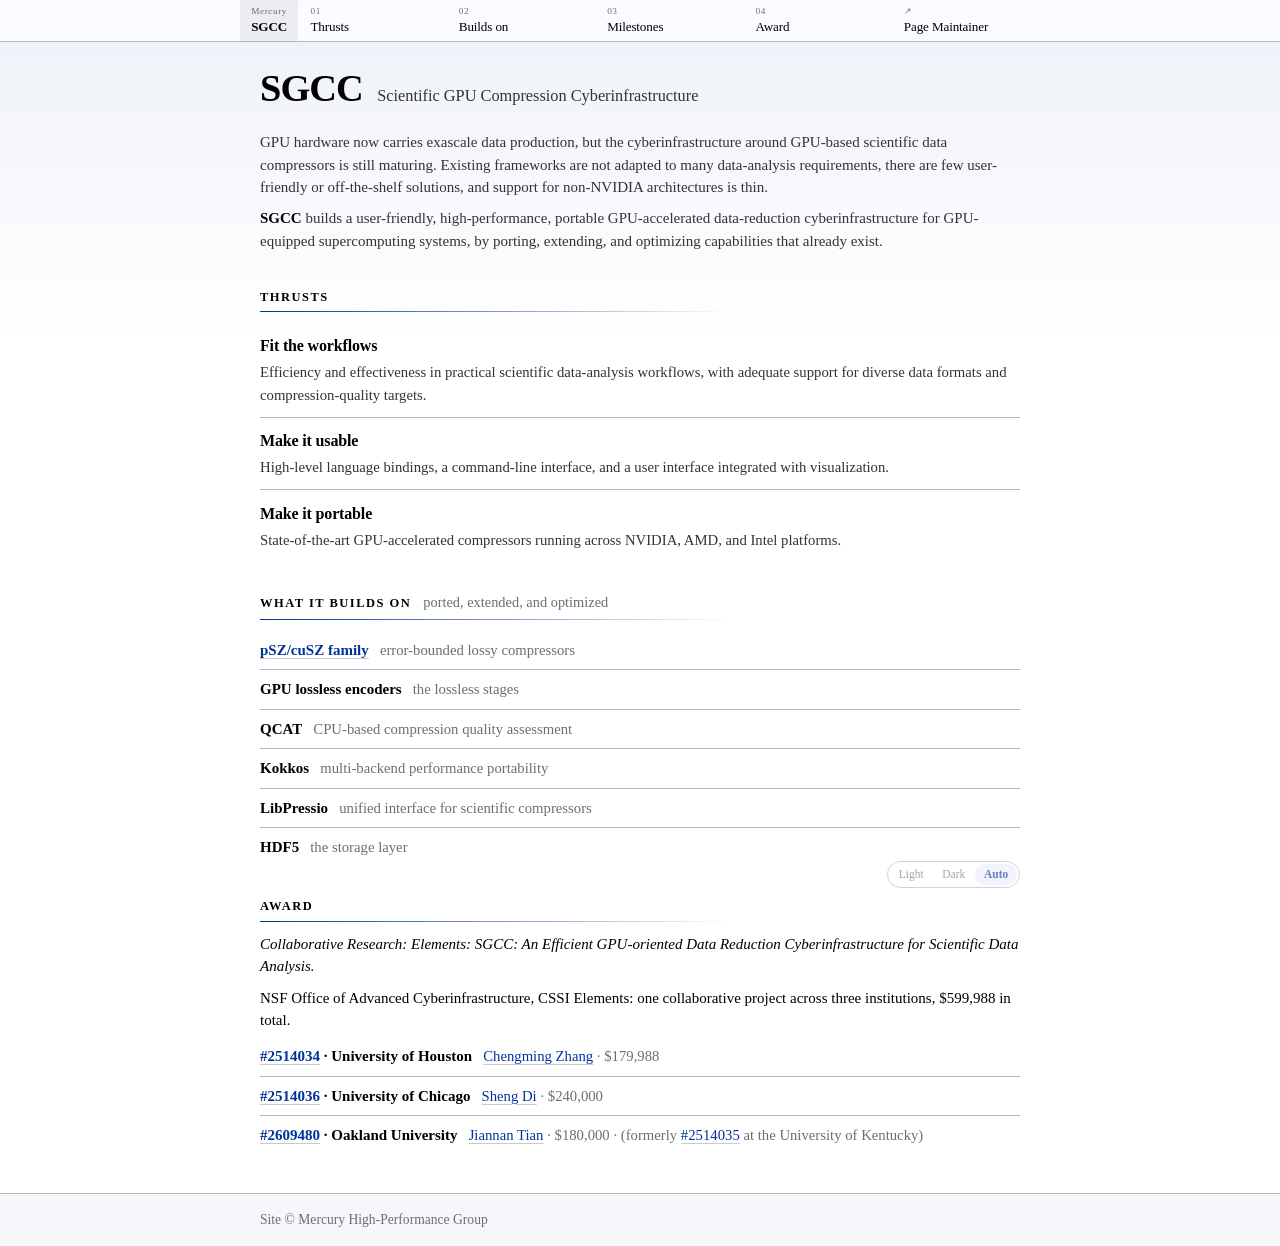
==== index.html @ ae32b48e "SGCC project site Content from the NSF award record (#2609480, Oakland University, with Kentucky's #" ====
<!DOCTYPE html>
<html lang="en">

<head>
  <meta charset="utf-8">
  <meta name="viewport" content="width=device-width, initial-scale=1">
  <title>SGCC</title>
  <meta name="description"
    content="SGCC: Scientific GPU Compression Cyberinfrastructure, an NSF CSSI Elements project for portable GPU-accelerated data reduction.">
  <meta name="color-scheme" content="light dark">
  <meta name="theme-color" content="#003399">
  <link rel="canonical" href="https://mercury-hpg.github.io/SGCC-site/">
  <link rel="preload" href="assets/fonts/lora-latin.woff2" as="font" type="font/woff2" crossorigin>
  <link rel="stylesheet" href="assets/style.css">
  <script>
    // Applied before first paint so a forced theme never flashes the other one.
    try { const t = localStorage.getItem('theme'); if (t === 'light' || t === 'dark') document.documentElement.dataset.theme = t } catch (e) { }
  </script>
  <meta property="og:type" content="website">
  <meta property="og:title" content="SGCC">
  <meta property="og:description"
    content="SGCC: Scientific GPU Compression Cyberinfrastructure, an NSF CSSI Elements project for portable GPU-accelerated data reduction.">
</head>

<body>

  <a class="skip" href="#main">Skip to content</a>

  <header class="site-header">
    <nav aria-label="Primary">
      <ul class="banner">
        <li class="brand-cell">
          <a href="index.html" aria-current="page">
            <span class="idx">Mercury</span>
            <span class="label">SGCC</span>
          </a>
        </li>
        <li><a href="#thrusts"><span class="idx">01</span><span class="label">Thrusts</span></a></li>
        <li><a href="#parts"><span class="idx">02</span><span class="label">Builds on</span></a></li>
        <li><a href="milestones.html"><span class="idx">03</span><span class="label">Milestones</span></a></li>
        <li><a href="#award"><span class="idx">04</span><span class="label">Award</span></a></li>
        <li><a class="ext" href="https://mercury-hpg.github.io/"><span class="idx"></span><span class="label">Page
              Maintainer</span></a></li>
      </ul>
    </nav>
  </header>

  <main id="main">

    <section class="hero">
      <div class="wrap">
        <div class="hero-id">
          <h1>SGCC</h1>
          <p class="role">Scientific GPU Compression Cyberinfrastructure</p>
        </div>

        <div class="bio">
          <p>GPU hardware now carries exascale data production, but the cyberinfrastructure around
            GPU-based scientific data compressors is still maturing. Existing frameworks are not
            adapted to many data-analysis requirements, there are few user-friendly or
            off-the-shelf solutions, and support for non-NVIDIA architectures is thin.</p>
          <p><strong>SGCC</strong> builds a user-friendly, high-performance, portable
            GPU-accelerated data-reduction cyberinfrastructure for GPU-equipped supercomputing
            systems, by porting, extending, and optimizing capabilities that already exist.</p>
        </div>

      </div>
    </section>

    <section class="section" id="thrusts">
      <div class="wrap">
        <div class="section-head prose">
          <h2>Thrusts</h2>
        </div>
        <ul class="themes">
          <li>
            <h3>Fit the workflows</h3>
            <p>Efficiency and effectiveness in practical scientific data-analysis workflows, with
              adequate support for diverse data formats and compression-quality targets.</p>
          </li>
          <li>
            <h3>Make it usable</h3>
            <p>High-level language bindings, a command-line interface, and a user interface
              integrated with visualization.</p>
          </li>
          <li>
            <h3>Make it portable</h3>
            <p>State-of-the-art GPU-accelerated compressors running across NVIDIA, AMD, and Intel
              platforms.</p>
          </li>
        </ul>
      </div>
    </section>

    <section class="section" id="parts">
      <div class="wrap">
        <div class="section-head prose">
          <h2>What it builds on</h2>
          <span class="hint">ported, extended, and optimized</span>
        </div>
        <ul class="people">
          <li>
            <p class="person"><span class="person-name"><a
                  href="https://https://mercury-hpg.github.io/PSZ-site/">pSZ/cuSZ
                  family</a></span> <span class="person-role">error-bounded lossy compressors</span></p>
          </li>
          <li>
            <p class="person"><span class="person-name">GPU lossless encoders</span> <span class="person-role">the
                lossless stages</span></p>
          </li>
          <li>
            <p class="person"><span class="person-name">QCAT</span> <span class="person-role">CPU-based compression
                quality assessment</span></p>
          </li>
          <li>
            <p class="person"><span class="person-name">Kokkos</span> <span class="person-role">multi-backend
                performance portability</span></p>
          </li>
          <li>
            <p class="person"><span class="person-name">LibPressio</span> <span class="person-role">unified interface
                for scientific compressors</span></p>
          </li>
          <li>
            <p class="person"><span class="person-name">HDF5</span> <span class="person-role">the storage layer</span>
            </p>
          </li>
        </ul>
      </div>
    </section>

    <section class="section" id="award">
      <div class="wrap">
        <div class="section-head prose">
          <h2>Award</h2>
        </div>
        <div class="bio prose">
          <p><em>Collaborative Research: Elements: SGCC: An Efficient GPU-oriented Data Reduction
              Cyberinfrastructure for Scientific Data Analysis.</em></p>
          <p>NSF Office of Advanced Cyberinfrastructure, CSSI Elements: one collaborative project
            across three institutions, $599,988 in total.</p>
        </div>
        <ul class="people">
          <li>
            <p class="person"><span class="person-name"><a
                  href="https://www.nsf.gov/awardsearch/showAward?AWD_ID=2514034">#2514034</a> &middot; University of
                Houston</span>
              <span class="person-role"><a href="https://chengmingzh8.github.io/">Chengming Zhang</a> &middot; <span
                  class="num">$179,988</span></span>
            </p>
          </li>
          <li>
            <p class="person"><span class="person-name"><a
                  href="https://www.nsf.gov/awardsearch/showAward?AWD_ID=2514036">#2514036</a> &middot; University of
                Chicago</span>
              <span class="person-role"><a href="https://web.cels.anl.gov/~sdi/">Sheng Di</a> &middot; <span
                  class="num">$240,000</span></span>
            </p>
          </li>
          <li>
            <p class="person"><span class="person-name"><a
                  href="https://www.nsf.gov/awardsearch/showAward?AWD_ID=2609480">#2609480</a> &middot; Oakland
                University</span>
              <span class="person-role"><a href="https://jti.one/">Jiannan Tian</a> &middot; <span
                  class="num">$180,000</span> &middot; (formerly <a
                  href="https://www.nsf.gov/awardsearch/showAward?AWD_ID=2514035">#2514035</a> at the University of
                Kentucky)</span>
            </p>
          </li>
        </ul>
      </div>
    </section>

  </main>

  <footer class="site-footer">
    <div class="wrap">
      <span>Site © Mercury High-Performance Group</span>
    </div>
  </footer>

  <div class="theme-switch quiet" role="group" aria-label="Colour theme">
    <button type="button" data-theme-set="light">Light</button>
    <button type="button" data-theme-set="dark">Dark</button>
    <button type="button" data-theme-set="auto">Auto</button>
  </div>

  <script>
    // light/dark/auto. `auto` removes the attribute and lets the system's own
    // prefers-color-scheme decide, which is why it is the default rather than a
    // third palette.
    (() => {
      const root = document.documentElement
      const btns = [...document.querySelectorAll('[data-theme-set]')]
      const read = () => { try { return localStorage.getItem('theme') || 'auto' } catch (e) { return 'auto' } }
      const apply = (t) => {
        if (t === 'auto') delete root.dataset.theme
        else root.dataset.theme = t
        for (const b of btns) b.setAttribute('aria-pressed', String(b.dataset.themeSet === t))
      }
      apply(read())
      for (const b of btns) b.addEventListener('click', () => {
        const t = b.dataset.themeSet
        try { localStorage.setItem('theme', t) } catch (e) { }
        apply(t)
      })
    })()
  </script>

</body>

</html>
---- assets/style.css ----
/* Lora, self-hosted: SIL Open Font License 1.1 (assets/fonts/OFL.txt). The
   variable font, so 400-700 is one file per subset rather than one per weight.
   Self-hosted rather than linked: no third-party request on page load, and the
   page keeps its type when fonts.gstatic.com is blocked or slow.
   Subsets are latin + latin-ext only; the upstream family also ships cyrillic,
   greek/math and symbols, which this site has no text for. */
@font-face {
  font-family: 'Lora';
  font-style: normal;
  font-weight: 400 700;
  font-display: swap;
  src: url(fonts/lora-latin.woff2) format('woff2');
  unicode-range: U+0000-00FF, U+0131, U+0152-0153, U+02BB-02BC, U+02C6, U+02DA, U+02DC, U+0304, U+0308, U+0329, U+2000-206F, U+20AC, U+2122, U+2191, U+2193, U+2212, U+2215, U+FEFF, U+FFFD;
}
@font-face {
  font-family: 'Lora';
  font-style: normal;
  font-weight: 400 700;
  font-display: swap;
  src: url(fonts/lora-latin-ext.woff2) format('woff2');
  unicode-range: U+0100-02BA, U+02BD-02C5, U+02C7-02CC, U+02CE-02D7, U+02DD-02FF, U+0304, U+0308, U+0329, U+1D00-1DBF, U+1E00-1E9F, U+1EF2-1EFF, U+2020, U+20A0-20AB, U+20AD-20C0, U+2113, U+2C60-2C7F, U+A720-A7FF;
}
@font-face {
  font-family: 'Lora';
  font-style: italic;
  font-weight: 400 700;
  font-display: swap;
  src: url(fonts/lora-italic-latin.woff2) format('woff2');
  unicode-range: U+0000-00FF, U+0131, U+0152-0153, U+02BB-02BC, U+02C6, U+02DA, U+02DC, U+0304, U+0308, U+0329, U+2000-206F, U+20AC, U+2122, U+2191, U+2193, U+2212, U+2215, U+FEFF, U+FFFD;
}
@font-face {
  font-family: 'Lora';
  font-style: italic;
  font-weight: 400 700;
  font-display: swap;
  src: url(fonts/lora-italic-latin-ext.woff2) format('woff2');
  unicode-range: U+0100-02BA, U+02BD-02C5, U+02C7-02CC, U+02CE-02D7, U+02DD-02FF, U+0304, U+0308, U+0329, U+1D00-1DBF, U+1E00-1E9F, U+1EF2-1EFF, U+2020, U+20A0-20AB, U+20AD-20C0, U+2113, U+2C60-2C7F, U+A720-A7FF;
}

/* ==========================================================================
   Jiannan Tian's Page
   ========================================================================== */

:root {
  /* the banner bar. These are the ONLY per-site part of the banner: the rules in
     the header block below are identical across the sites that share it. */
  --bar: #003399;             /* the banner block: B2 (#003399) */
  --bar-fg: #ffffff;
  --bar-idx: rgba(255, 255, 255, .62);
  --bar-rule: rgba(255, 255, 255, .3);
  --bar-hover: rgba(255, 255, 255, .14);
  --bar-current-bg: var(--bg);
  --bar-current-fg: var(--accent);
  --bar-current-idx: var(--muted);
  --bar-mark-filter: none;
  --bg: #ffffff;
  --surface: #fafafa;
  --surface-2: #f0f0f0;
  --fg: #000000;
  --fg-soft: #333333;
  --muted: #6e6e6e;
  --rule: #e4e4e4;
  --rule-strong: #c9c9c9;
  --accent: #003399;          /* B2 (#003399) */
  --accent-fg: #ffffff;
  --accent-soft: #e8edf9;
  --accent-line: #003399;
  --bar-fg: #ffffff;

  --prose: 800px;
  --wide: 800px;     /* the column; the banner tracks it, so both scale together */

  --radius: 10px;
  --radius-sm: 6px;

  --shadow: 0 1px 2px rgba(0, 0, 0, .06), 0 6px 20px -12px rgba(0, 0, 0, .28);
}

@media (prefers-color-scheme: dark) {
  :root:not([data-theme="light"]) {
    --bar: #00297a;
    --bar-current-fg: var(--fg);
    --bg: #121212;
    --surface: #1b1b1b;
    --surface-2: #242424;
    --fg: #f2f2f2;
    --fg-soft: #c9c9c9;
    --muted: #8a8a8a;
    --rule: #232323;
    --rule-strong: #3a3a3a;
    --accent: #8aa6ff;         /* B2 (#003399), lifted for a dark page */
    --accent-fg: #000000;
    --accent-soft: #101a3a;
    --accent-line: #8aa6ff;
    --bar-fg: #ffffff;
    --shadow: 0 1px 2px rgba(0, 0, 0, .6), 0 8px 24px -14px rgba(0, 0, 0, .9);
  }
}

  :root[data-theme="dark"] {
    --bar: #00297a;
    --bar-current-fg: var(--fg);
    --bg: #121212;
    --surface: #1b1b1b;
    --surface-2: #242424;
    --fg: #f2f2f2;
    --fg-soft: #c9c9c9;
    --muted: #8a8a8a;
    --rule: #232323;
    --rule-strong: #3a3a3a;
    --accent: #8aa6ff;         /* B2 (#003399), lifted for a dark page */
    --accent-fg: #000000;
    --accent-soft: #101a3a;
    --accent-line: #8aa6ff;
    --bar-fg: #ffffff;
    --shadow: 0 1px 2px rgba(0, 0, 0, .6), 0 8px 24px -14px rgba(0, 0, 0, .9);
  }

*, *::before, *::after { box-sizing: border-box; }

html {
  -webkit-text-size-adjust: 100%;
  scroll-behavior: smooth;
  scroll-padding-top: 4rem;
}

body {
  margin: 0;
  background: var(--bg);
  color: var(--fg);
  font: 400 15px/1.5 Lora, Georgia, "Times New Roman", serif;
  font-feature-settings: "kern" 1, "liga" 1;
  text-rendering: optimizeLegibility;
}

img { max-width: 100%; height: auto; }

a {
  color: var(--accent);
  text-decoration: underline;
  text-decoration-color: var(--rule-strong);
  text-decoration-thickness: .06em;
  text-underline-offset: .18em;
}
a:hover { text-decoration-color: currentColor; }

.btn, .skip, .card-thumb {
  text-decoration: none;
}

:focus-visible { outline: 2px solid var(--accent); outline-offset: 2px; border-radius: 3px; }

.wrap { width: 100%; max-width: var(--wide); margin: 0 auto; padding: 0 1.25rem; }

/* Deliberately NOT a per-block max-width here: a block that sets `margin: 0`
   later in this file would silently drop the auto margins and sit flush left
   while its neighbours centred, and the section edges would go ragged. The wrap
   is the measure; every block inherits one edge from it. */
.prose { max-width: var(--prose); }

/* ---------- skip link ---------- */

.skip {
  position: absolute;
  left: -9999px;
  top: 0;
  padding: .6rem 1rem;
  background: var(--accent);
  color: var(--accent-fg);
  z-index: 100;
}
.skip:focus { left: 0; }

/* ---------- header: full-bleed banner ---------- */

/* The bar bleeds to the viewport so nothing scrolls through beside it; the CELLS
   are what stay clamped to the text column. */
.site-header {
  position: sticky;
  top: 0;
  z-index: 20;
  background: var(--bar);
  color: var(--bar-fg);
}

.banner {
  display: flex;
  align-items: stretch;
  width: 100%;
  max-width: var(--wide);
  margin: 0 auto;
  padding: 0;
  background: var(--bar);
  list-style: none;
  overflow-x: auto;
  scrollbar-width: none;
}
.banner::-webkit-scrollbar { display: none; }

.banner > li { display: flex; flex: 1 1 0; min-width: 0; }

.banner > li + li { border-left: 1px solid var(--bar-rule); }

.banner a,
.banner .cell {
  display: flex;
  flex-direction: column;
  justify-content: flex-end;
  gap: 0;
  flex: 1;
  min-width: 0;
  padding: .34rem .7rem .4rem;
  color: var(--bar-fg);
  text-decoration: none;
  white-space: nowrap;
  transition: background .12s ease, color .12s ease;
}

.banner .idx {
  font-size: .58rem;
  line-height: 1.35;
  font-weight: 500;
  letter-spacing: .06em;
  font-variant-numeric: tabular-nums;
  color: var(--bar-idx);
}

.banner .label {
  font-size: .82rem;
  line-height: 1.3;
  font-weight: 400;
  letter-spacing: -.01em;
  overflow: hidden;
  text-overflow: ellipsis;
}

.banner .brand-cell {
  flex: 0 0 auto;
  overflow: hidden;
  max-width: 14rem;
  transition: max-width .24s ease, opacity .18s ease;
}

/* while the page's own name is on screen, the banner's copy is redundant. It
   collapses to zero width rather than switching off, so the other cells widen
   into the space instead of jumping. */
.site-header[data-name-visible] .brand-cell.decorative {
  max-width: 0;
  opacity: 0;
  border: 0;
}

@media (prefers-reduced-motion: reduce) {
  .banner .brand-cell { transition: none; }
}

.banner .brand-cell .label { font-weight: 600; }

.banner .brand-cell .idx { display: flex; align-items: center; gap: .4rem; }
.banner .brand-cell img { width: 14px; height: 16px; filter: var(--bar-mark-filter); }

.banner a:hover { background: var(--bar-hover); text-decoration: none; }

.banner a[aria-current="page"] { background: var(--bar-current-bg); color: var(--bar-current-fg); }
.banner a[aria-current="page"] .idx { color: var(--bar-current-idx); }
.banner a[aria-current="page"]:hover { background: var(--bar-current-bg); }

.banner .ext .idx::after { content: "\2197"; }

@media (max-width: 46rem) {
  .banner a, .banner .cell { padding: .3rem .7rem .35rem; }
  .banner .label { font-size: .88rem; }
  /* grow to fill the bar when there is room, never shrink below the label when
     there is not -- `0 0 auto` did the second half only, so a narrow window left
     the cells huddled at the left with dead bar beside them */
  .banner > li { flex: 1 0 auto; }
  .banner .brand-cell.decorative { display: none; }
  .banner { max-width: 100%; }
}

/* ---------- headings & sections ---------- */

.section { padding: 1.9rem 0 0; }

.section-head {
  display: flex;
  align-items: baseline;
  gap: .75rem;
  margin-bottom: .7rem;
  padding-bottom: .35rem;
  border-bottom: 1px solid var(--rule);
}

.section-head h2 {
  margin: 0;
  font-size: .78rem;
  font-weight: 700;
  letter-spacing: .12em;
  text-transform: uppercase;
  color: var(--fg);
}

.section-head .hint { font-size: .9rem; color: var(--muted); }

p { margin: 0 0 .55rem; }
p:last-child { margin-bottom: 0; }

/* ---------- hero ---------- */

.hero { padding: 1.6rem 0 .3rem; }

/* seal on the left, spanning name + links */
/* A title and its one-line gloss share a line and a baseline; neither is
   resized to make that fit, and a narrow viewport wraps rather than shrinks. */
.hero-id {
  display: flex;
  align-items: baseline;
  flex-wrap: wrap;
  gap: .3rem .9rem;
  margin: 0 0 1.05rem;
}
.hero-id h1, .hero-id .role { margin: 0; }

/* the Hg element tile, the group's own mark */
.hero-mark {
  flex: none;
  display: block;
  width: 76px;
  height: auto;
}

.hero h1 {
  margin: 0 0 .3rem;
  font-size: clamp(1.75rem, 1.2rem + 2vw, 2.4rem);
  line-height: 1.08;
  letter-spacing: -.025em;
}

.hero h1 .degree,
.hero .role .degree {
  font-size: .8em;
  font-weight: inherit;
  letter-spacing: .055em;
  text-transform: uppercase;
}

/* a page's one-line gloss sits BESIDE its title, on the title's baseline, rather
   than starting a second line for a fragment */
.page-head {
  display: flex;
  align-items: baseline;
  flex-wrap: wrap;
  gap: .3rem .9rem;
}

.hero .role {
  margin: 0;
  color: var(--fg-soft);
  font-size: 1.02rem;
}

.hero .bio { color: var(--fg-soft); }
.hero .bio strong { color: var(--fg); font-weight: 600; }

@media (max-width: 40rem) {
  .hero { padding-top: 2rem; }
  .hero-id { gap: .85rem; margin-bottom: 1.5rem; }
  .hero-mark { width: 56px; }
}

/* ---------- callout ---------- */

.callout {
  margin: 1.2rem 0 0;
  padding: 0 0 0 1rem;
  border: 0;
  border-left: 1px solid var(--rule-strong);
  background: none;
}

/* the label runs into the sentence rather than sitting on its own line */
.callout-label {
  font-weight: 700;
  letter-spacing: .1em;
  text-transform: uppercase;
  color: var(--fg);
}
.callout-label::after { content: ":"; }

.callout p { color: var(--fg-soft); }

.callout .email { color: var(--fg); }

/* ---------- news ---------- */

.news { margin: 0; padding: 0; list-style: none; }

.news li {
  display: grid;
  grid-template-columns: 4.25rem minmax(0, 1fr);
  gap: .75rem;
  padding: .28rem 0;
  border-bottom: 1px solid var(--rule);
}
.news li:last-child { border-bottom: 0; }

.news time,
.news .when {
  font-variant-numeric: tabular-nums;
  font-size: .82rem;
  font-weight: 600;
  letter-spacing: .02em;
  color: var(--muted);
  padding-top: .12rem;
}

.news p { margin: 0; color: var(--fg-soft); }

@media (max-width: 30rem) {
  .news li { grid-template-columns: minmax(0, 1fr); gap: .15rem; }
}

/* a small category label. It rides ON a heading, so it must stay clearly the
   smaller of the two: the thing being named is the heading, not the label. */
.chip {
  display: inline-block;
  padding: .06rem .38rem;
  border-radius: 999px;
  background: var(--accent-soft);
  color: var(--accent);
  font-size: .7rem;
  font-weight: 700;
  letter-spacing: .04em;
  white-space: nowrap;
  vertical-align: .12em;
}

/* ---------- cards (responsive grid: events, software) ---------- */

.cards {
  display: grid;
  grid-template-columns: repeat(auto-fit, minmax(20rem, 1fr));
  gap: 1rem;
  margin: 0;
  padding: 0;
  list-style: none;
}

.card {
  display: flex;
  flex-direction: column;
  border: 1px solid var(--rule);
  border-radius: var(--radius);
  background: var(--surface);
  overflow: hidden;
  transition: border-color .15s ease, box-shadow .15s ease, transform .15s ease;
}

.card:hover { border-color: var(--rule-strong); box-shadow: var(--shadow); }

.card-thumb {
  position: relative;
  display: block;
  aspect-ratio: 16 / 9;
}

/* software covers carry a name, not a place: half the height says it just as
   well and gets three products onto a screen */
.cards.compact .card-thumb {
  aspect-ratio: 32 / 9;
  background: var(--surface-2);
  border-bottom: 1px solid var(--rule);
}

.card-thumb img,
.card-thumb .placeholder { display: block; width: 100%; height: 100%; object-fit: cover; }

/* inline, so it reads the page's own --accent rather than a colour baked into a
   file: an <img> cannot see the document's custom properties */
.card-thumb .placeholder { font-family: inherit; }

.card-body { display: flex; flex-direction: column; gap: .35rem; padding: .8rem .95rem .9rem; flex: 1; }

/* the venue tag rides on the work's name, not a line of its own */
.card h3 .chip { margin-right: .5rem; }

/* the name and where to go sit on ONE line: a card that says two short things
   should not spend three rows saying them */
.card-head {
  display: flex;
  align-items: baseline;
  flex-wrap: wrap;
  gap: .5rem .7rem;
}

.card h3 { margin: 0; font-size: 1.12rem; line-height: 1.2; letter-spacing: -.015em; }

.card .subtitle { margin: 0; color: var(--fg-soft); font-size: .88rem; line-height: 1.35; }

/* the date rides on the name's line: same line, lower voice, so the workshop is
   still what the heading says */
.card h3 .when {
  font-weight: 400;
  font-size: .82em;
  color: var(--muted);
  white-space: nowrap;
}



.btn {
  display: inline-block;
  padding: .16rem .5rem;
  border: 1px solid var(--rule-strong);
  border-radius: 999px;
  background: var(--bg);
  font-size: .87rem;
  font-weight: 550;
  color: var(--fg-soft);
}
.btn:hover { border-color: var(--accent); color: var(--accent); background: var(--accent-soft); text-decoration: none; }

/* the same pill, sitting on the cover it belongs to */
.btn.on-cover {
  position: absolute;
  right: .6rem;
  bottom: .6rem;
  background: var(--bg);
  border-color: transparent;
  color: var(--fg);
  box-shadow: 0 1px 6px rgba(0, 0, 0, .3);
}

.card details { border-top: 1px solid var(--rule); padding-top: .65rem; }

.card summary {
  cursor: pointer;
  font-size: .85rem;
  font-weight: 600;
  letter-spacing: .04em;
  text-transform: uppercase;
  color: var(--muted);
  list-style: none;
}
.card summary::-webkit-details-marker { display: none; }
.card summary::before { content: "▸ "; display: inline-block; transition: transform .15s ease; }
.card details[open] summary::before { content: "▾ "; }
.card summary:hover { color: var(--accent); }

.card details p { margin: .4rem 0 0; font-size: .9rem; line-height: 1.45; color: var(--fg-soft); }

/* ---------- footer ---------- */

.site-footer { margin-top: 2.4rem; border-top: 1px solid var(--rule); background: var(--surface); }

/* The theme switch is position:fixed at bottom .75rem, so it is NOT in this
   row and align-items cannot reach it. What lines the two up is arithmetic:
   the switch's centre sits .75rem + half its 27px height = 26px off the bottom,
   and the copyright's centre sits padding-bottom + half its 20px line. At 1rem
   they land on the same 26px, which is also what makes the padding symmetric. */
.site-footer .wrap {
  display: flex;
  flex-wrap: wrap;
  gap: .5rem 1.25rem;
  align-items: center;
  padding-top: 1rem;
  padding-bottom: 1rem;
  font-size: .85rem;
  color: var(--muted);
}

@media print {
  .site-header, .site-footer, .links { display: none; }
  .card details { display: block; }
  body { font-size: 11pt; }
}

/* where an event actually sits: its host conference, date, and city */
.card .meta {
  margin: 0;
  font-size: .88rem;
  color: var(--muted);
}
.card .meta strong { color: var(--fg-soft); font-weight: 700; }

/* ---------- people ---------- */

.people { margin: 0; padding: 0; list-style: none; }

.people > li { padding: .5rem 0; border-bottom: 1px solid var(--rule); }
.people > li:last-child { border-bottom: 0; }

.people .person { margin: 0; }

.people .person-name { font-weight: 600; }

.people .person-role { color: var(--muted); font-size: .92rem; margin-left: .5em; }

/* the one line that qualifies the award list above it */
.bio .footnote { color: var(--muted); font-size: .92rem; }
/* The award amounts, so their digits line up down the column: Lora carries
   `tnum` but its default figures are proportional (a '1' is 0.59 of a '0'). */
.people .num { font-variant-numeric: tabular-nums; }
.bio + .people { margin-top: .35rem; }
.people + .bio { margin-top: 1rem; }

/* ---------- research themes ---------- */

.themes { margin: 0; padding: 0; list-style: none; max-width: var(--prose); }

.themes > li { padding: .7rem 0; border-bottom: 1px solid var(--rule); }
.themes > li:last-child { border-bottom: 0; }

.themes h3 { margin: 0 0 .2rem; font-size: 1rem; letter-spacing: -.01em; }

.themes p { margin: 0; color: var(--fg-soft); font-size: .92rem; }

/* ---------- project page bits ---------- */

/* A pill group is part of the sentence before it, not a row under it. */
.links { margin-left: .45rem; vertical-align: .06em; }

.steps { max-width: var(--prose); margin: 0; padding-left: 1.2rem; color: var(--fg-soft); }
.steps li { margin: 0 0 .35rem; }

.note { color: var(--muted); font-size: .9rem; margin-top: .8rem; }

.themes h3 .when { font-weight: 400; font-size: .82em; color: var(--muted); }

.pubs .pub { margin: 0; }
.pubs .pub-title { font-weight: 600; }
.pubs .where { color: var(--muted); font-size: .9rem; }

code { font-size: .92em; color: var(--fg); }

/* ---------- theme switch ---------- */

/* Placement only. Everything about how it LOOKS is the `quiet` component, which
   this shares with any other group of links that should not shout. */
.theme-switch {
  position: fixed;
  bottom: .75rem;
  left: 50%;
  transform: translateX(calc(min(50vw, var(--wide) / 2) - 1.25rem - 100%));
  z-index: 30;
}

/* It floats OVER the page, so it takes glass rather than paint: the content
   under it stays legible as a blur instead of being hidden by a slab. The
   opaque background from `quiet` is the fallback where backdrop-filter is not
   supported. */
@supports ((backdrop-filter: blur(1px)) or (-webkit-backdrop-filter: blur(1px))) {
  .theme-switch {
    background: color-mix(in srgb, var(--bg) 70%, transparent);
    -webkit-backdrop-filter: saturate(1.7) blur(14px);
    backdrop-filter: saturate(1.7) blur(14px);
  }
}

@media print { .theme-switch { display: none; } }

/* ==== component: quiet (canonical -- edit tools/quiet.css, never a copy) ====

   A group of links or controls that belong to the thing above them rather than
   asking to be pressed: a paper's ACM/arXiv links, a theme switcher. One hairline
   ring around the set, hairline seams between members, no borders of their own,
   and the whole group sits back at partial opacity until a pointer or the
   keyboard arrives.

   Use: <p class="quiet"><a>ACM</a><a>arXiv</a></p>
   Positioning is the caller's business; this only says how it looks. */

.quiet {
  display: inline-flex;
  gap: 1px;
  padding: 2px;
  border: 1px solid var(--rule);
  border-radius: 999px;
  background: var(--bg);
  opacity: .62;
  transition: opacity .15s ease;
}

.quiet:hover,
.quiet:focus-within { opacity: 1; }

.quiet > * {
  appearance: none;
  border: 0;
  border-radius: 999px;
  padding: .12rem .55rem;
  background: transparent;
  color: var(--muted);
  font: inherit;
  font-size: .72rem;
  line-height: 1.5;
  text-decoration: none;
  cursor: pointer;
}

.quiet > *:hover {
  background: var(--surface-2);
  color: var(--fg);
  text-decoration: none;
}

.quiet > *[aria-pressed="true"] {
  background: var(--accent-soft);
  color: var(--accent);
  font-weight: 600;
}

@media (prefers-reduced-motion: reduce) { .quiet { transition: none; } }

/* ==== end component: quiet ==== */

/* ---------- colour polish ---------- */

/* Everything here is derived from --accent, so a page that redeclares its accent
   gets a matching set for free and nothing has to be hand-picked per site. The
   plain values above stay as the fallback: without color-mix() the pages simply
   render neutral, which is what they did before. */
@supports (color: color-mix(in srgb, red 50%, blue)) {
  :root {
    /* surfaces carry a few per cent of the accent instead of being neutral grey,
       so a card belongs to the palette rather than sitting beside it */
    --surface: color-mix(in srgb, var(--accent) 4%, var(--bg));
    --surface-2: color-mix(in srgb, var(--accent) 8%, var(--bg));
    --rule: color-mix(in srgb, var(--accent) 12%, var(--rule-strong));
  }

  /* A bar of flat colour reads as a swatch; a sliver of light across it reads as
     a surface. 4% either side of the accent -- enough to catch the eye, not
     enough to notice as a gradient. */
  .site-header {
    background: linear-gradient(
      160deg,
      color-mix(in srgb, var(--bar) 92%, white) 0%,
      var(--bar) 45%,
      color-mix(in srgb, var(--bar) 94%, black) 100%);
  }

  .banner { background: transparent; }

  /* A wash under the masthead, fading out before the first section: it gives the
     top of the page a temperature without tinting the whole canvas. */
  body {
    background-image: linear-gradient(
      180deg,
      color-mix(in srgb, var(--accent) 7%, var(--bg)) 0,
      var(--bg) 340px);
    background-repeat: no-repeat;
  }

  /* the rule under a section head picks up the accent as it travels right */
  .section-head {
    border-bottom: 0;
    background: linear-gradient(90deg, var(--accent) 0, transparent 62%) bottom / 100% 1px no-repeat;
  }

  .card:hover { border-color: color-mix(in srgb, var(--accent) 45%, var(--rule-strong)); }

  .chip { background: color-mix(in srgb, var(--accent) 13%, var(--bg)); }
}


/* ---------- the footer sits at the bottom of the viewport ---------- */

/* A short page used to leave the footer floating halfway up with dead canvas
   under it. The column is the body itself: main takes the slack, so the footer
   lands on the fold when the content is short and flows normally when it is not.
   svh, not vh: on mobile vh counts the address bar and overshoots. */
body {
  min-height: 100vh;
  min-height: 100svh;
  display: flex;
  flex-direction: column;
}

main { flex: 1 0 auto; }


/* ---------- masthead: glass, and colour one cell at a time ---------- */

/* Every site wears the bar the PI's site wears: not a coloured slab but the page
   itself, pinned, with whatever scrolls under it going soft. The site's colour is
   not gone -- it is what a single CELL becomes under the pointer, while the rest
   of the bar stays exactly as it was.
   No edit to the shared banner block: that block already paints a hovered cell
   with --bar-hover, so the colour is just a token, and only the lit cell's own
   text needs a rule. */
:root {
  --bar: rgba(255, 255, 255, .72);
  --bar-fg: var(--fg);
  --bar-idx: var(--muted);
  --bar-rule: transparent;
  --bar-hover: #003399;
  --bar-current-bg: rgba(0, 0, 0, .06);
  --bar-current-fg: var(--fg);
  --bar-current-idx: var(--muted);
  --bar-mark-filter: none;
}

.banner a:not([aria-current="page"]):hover { color: #ffffff; }
.banner a:not([aria-current="page"]):hover .idx { color: rgba(255, 255, 255, .62); }

@media (prefers-color-scheme: dark) {
  :root:not([data-theme="light"]) {
    --bar: rgba(18, 18, 18, .72);
    --bar-fg: var(--fg);
    --bar-idx: var(--muted);
    --bar-rule: transparent;
    --bar-hover: #00297a;
    --bar-current-bg: rgba(255, 255, 255, .09);
    --bar-current-fg: var(--fg);
    --bar-current-idx: var(--muted);
    --bar-mark-filter: none;
  }
  :root:not([data-theme="light"]) .banner a:not([aria-current="page"]):hover { color: #ffffff; }
  :root:not([data-theme="light"]) .banner a:not([aria-current="page"]):hover .idx { color: rgba(255, 255, 255, .62); }
}

:root[data-theme="dark"] {
  --bar: rgba(18, 18, 18, .72);
  --bar-fg: var(--fg);
  --bar-idx: var(--muted);
  --bar-rule: transparent;
  --bar-hover: #00297a;
  --bar-current-bg: rgba(255, 255, 255, .09);
  --bar-current-fg: var(--fg);
  --bar-current-idx: var(--muted);
  --bar-mark-filter: none;
}
:root[data-theme="dark"] .banner a:not([aria-current="page"]):hover { color: #ffffff; }
:root[data-theme="dark"] .banner a:not([aria-current="page"]):hover .idx { color: rgba(255, 255, 255, .62); }

.site-header {
  background: var(--bar);
  border-bottom: 1px solid var(--rule);
}

.banner { background: transparent; }

/* Without backdrop-filter the bar is still a legible, mostly opaque strip. */
@supports ((backdrop-filter: blur(1px)) or (-webkit-backdrop-filter: blur(1px))) {
  .site-header {
    -webkit-backdrop-filter: saturate(1.8) blur(16px);
    backdrop-filter: saturate(1.8) blur(16px);
  }
}


/* ---------- a page title and its gloss share a line ---------- */

/* `flex-wrap: wrap` let the gloss drop below the title as soon as the two
   together outgrew the column -- on the lab's Projects page that happened below
   720px, which is an ordinary window. nowrap keeps the gloss on the title's
   line and `min-width: 0` lets it shrink and wrap WITHIN its own box instead,
   so the rule holds at any width and does not depend on how long the copy is.
   A phone gets its line back: below 34rem there is no room to share. */
.page-head,
.hero-id {
  flex-wrap: nowrap;
}

.page-head > .role,
.hero-id > .role {
  min-width: 0;
}

@media (max-width: 34rem) {
  .page-head,
  .hero-id { flex-wrap: wrap; }
  .page-head > .role,
  .hero-id > .role { min-width: 100%; }
}
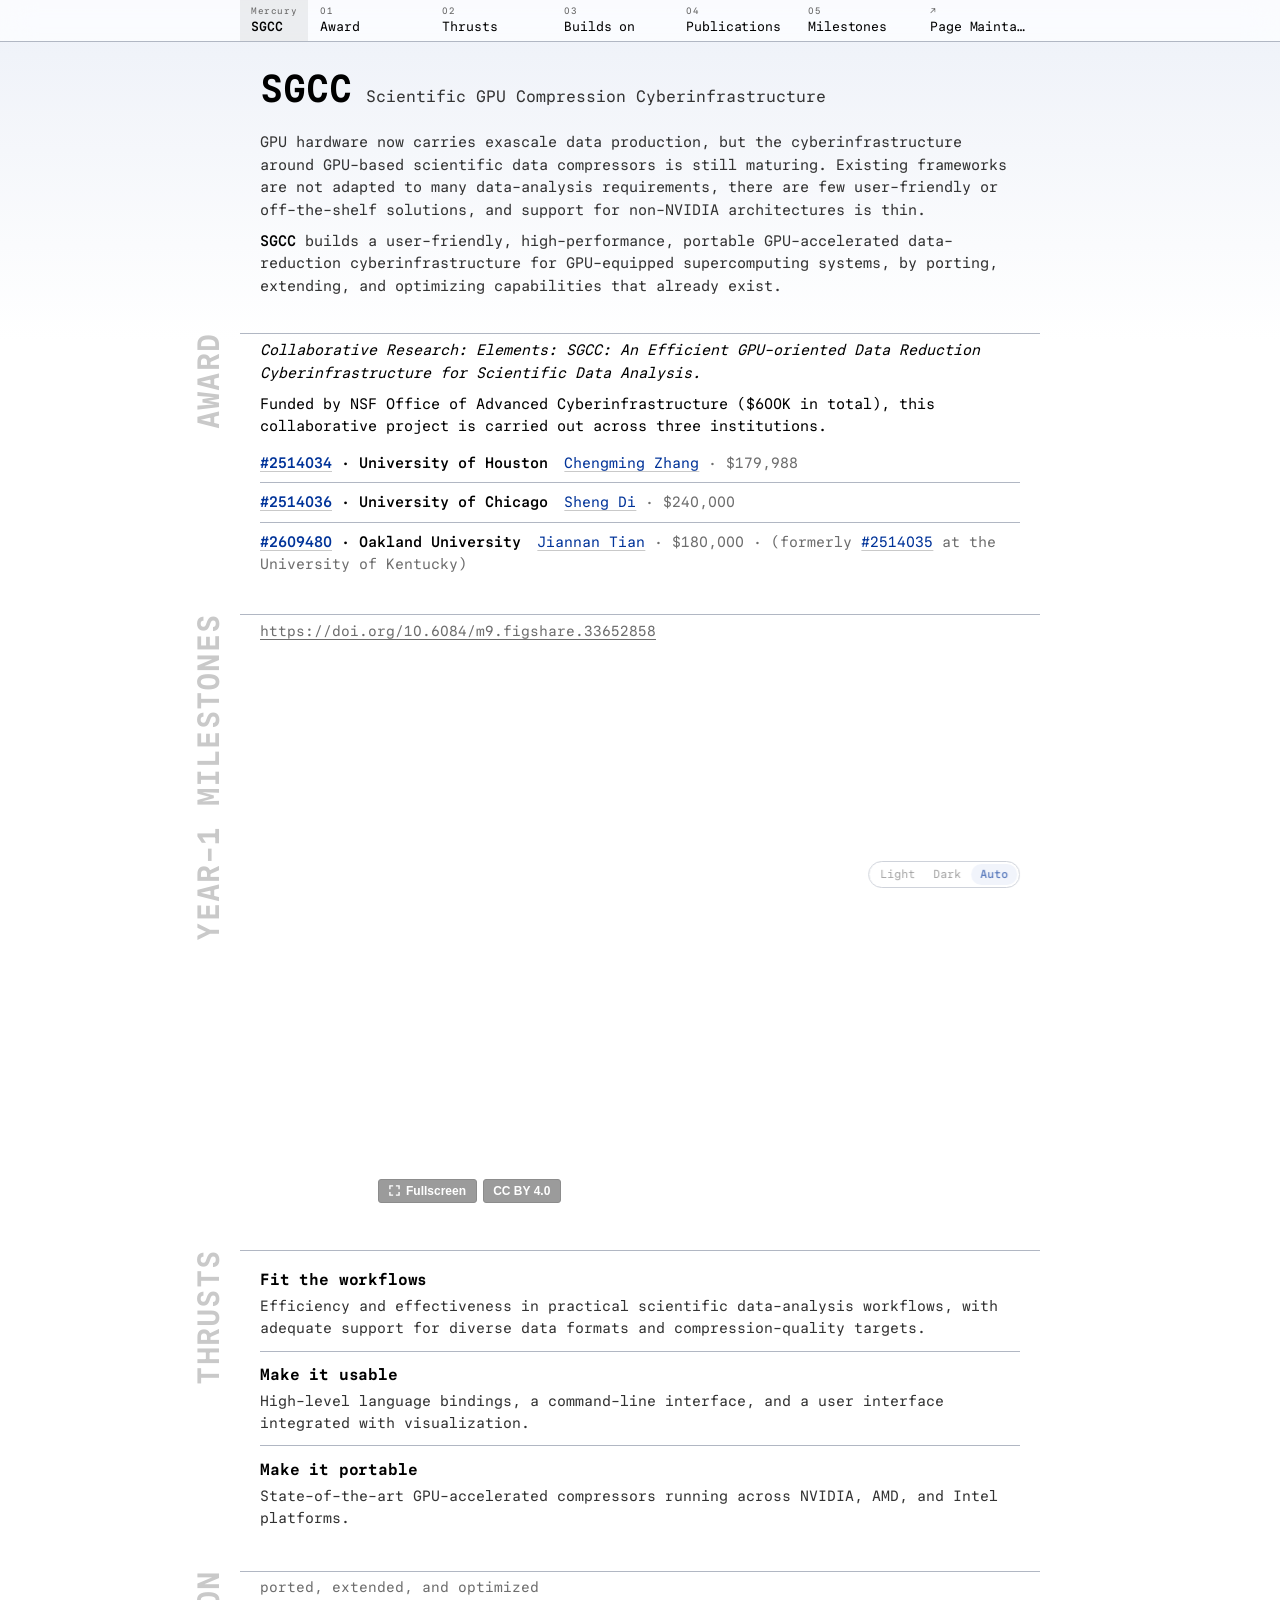
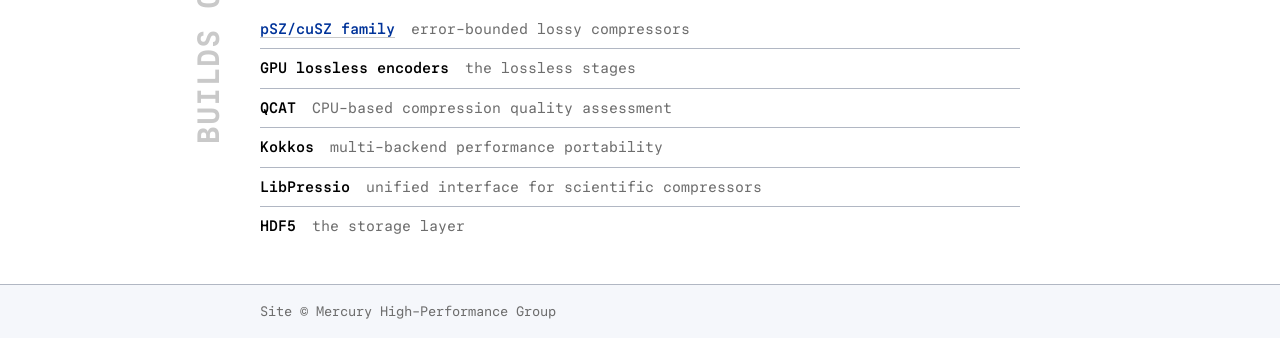
==== commit ed7018f7: "Paper Mono, side-tab headings, poster embed, publications page Co-Authored-By: Claude Sonnet 5.5 <no" ====
--- a/index.html
+++ b/index.html
@@ -10,7 +10,6 @@
   <meta name="color-scheme" content="light dark">
   <meta name="theme-color" content="#003399">
   <link rel="canonical" href="https://mercury-hpg.github.io/SGCC-site/">
-  <link rel="preload" href="assets/fonts/lora-latin.woff2" as="font" type="font/woff2" crossorigin>
   <link rel="stylesheet" href="assets/style.css">
   <script>
     // Applied before first paint so a forced theme never flashes the other one.
@@ -35,10 +34,11 @@
             <span class="label">SGCC</span>
           </a>
         </li>
-        <li><a href="#thrusts"><span class="idx">01</span><span class="label">Thrusts</span></a></li>
-        <li><a href="#parts"><span class="idx">02</span><span class="label">Builds on</span></a></li>
-        <li><a href="milestones.html"><span class="idx">03</span><span class="label">Milestones</span></a></li>
-        <li><a href="#award"><span class="idx">04</span><span class="label">Award</span></a></li>
+        <li><a href="#award"><span class="idx">01</span><span class="label">Award</span></a></li>
+        <li><a href="#thrusts"><span class="idx">02</span><span class="label">Thrusts</span></a></li>
+        <li><a href="#parts"><span class="idx">03</span><span class="label">Builds on</span></a></li>
+        <li><a href="publications.html"><span class="idx">04</span><span class="label">Publications</span></a></li>
+        <li><a href="milestones.html"><span class="idx">05</span><span class="label">Milestones</span></a></li>
         <li><a class="ext" href="https://mercury-hpg.github.io/"><span class="idx"></span><span class="label">Page
               Maintainer</span></a></li>
       </ul>
@@ -67,77 +67,16 @@
       </div>
     </section>
 
-    <section class="section" id="thrusts">
-      <div class="wrap">
-        <div class="section-head prose">
-          <h2>Thrusts</h2>
-        </div>
-        <ul class="themes">
-          <li>
-            <h3>Fit the workflows</h3>
-            <p>Efficiency and effectiveness in practical scientific data-analysis workflows, with
-              adequate support for diverse data formats and compression-quality targets.</p>
-          </li>
-          <li>
-            <h3>Make it usable</h3>
-            <p>High-level language bindings, a command-line interface, and a user interface
-              integrated with visualization.</p>
-          </li>
-          <li>
-            <h3>Make it portable</h3>
-            <p>State-of-the-art GPU-accelerated compressors running across NVIDIA, AMD, and Intel
-              platforms.</p>
-          </li>
-        </ul>
-      </div>
-    </section>
-
-    <section class="section" id="parts">
-      <div class="wrap">
-        <div class="section-head prose">
-          <h2>What it builds on</h2>
-          <span class="hint">ported, extended, and optimized</span>
-        </div>
-        <ul class="people">
-          <li>
-            <p class="person"><span class="person-name"><a
-                  href="https://https://mercury-hpg.github.io/PSZ-site/">pSZ/cuSZ
-                  family</a></span> <span class="person-role">error-bounded lossy compressors</span></p>
-          </li>
-          <li>
-            <p class="person"><span class="person-name">GPU lossless encoders</span> <span class="person-role">the
-                lossless stages</span></p>
-          </li>
-          <li>
-            <p class="person"><span class="person-name">QCAT</span> <span class="person-role">CPU-based compression
-                quality assessment</span></p>
-          </li>
-          <li>
-            <p class="person"><span class="person-name">Kokkos</span> <span class="person-role">multi-backend
-                performance portability</span></p>
-          </li>
-          <li>
-            <p class="person"><span class="person-name">LibPressio</span> <span class="person-role">unified interface
-                for scientific compressors</span></p>
-          </li>
-          <li>
-            <p class="person"><span class="person-name">HDF5</span> <span class="person-role">the storage layer</span>
-            </p>
-          </li>
-        </ul>
-      </div>
-    </section>
-
     <section class="section" id="award">
-      <div class="wrap">
-        <div class="section-head prose">
-          <h2>Award</h2>
-        </div>
+      <div class="section-head tab">
+        <h2>Award</h2>
+      </div>
+      <div class="wrap">
         <div class="bio prose">
           <p><em>Collaborative Research: Elements: SGCC: An Efficient GPU-oriented Data Reduction
               Cyberinfrastructure for Scientific Data Analysis.</em></p>
-          <p>NSF Office of Advanced Cyberinfrastructure, CSSI Elements: one collaborative project
-            across three institutions, $599,988 in total.</p>
+          <p>Funded by NSF Office of Advanced Cyberinfrastructure ($600K in total), this collaborative project
+            is carried out across three institutions.</p>
         </div>
         <ul class="people">
           <li>
@@ -164,6 +103,93 @@
                   class="num">$180,000</span> &middot; (formerly <a
                   href="https://www.nsf.gov/awardsearch/showAward?AWD_ID=2514035">#2514035</a> at the University of
                 Kentucky)</span>
+            </p>
+          </li>
+        </ul>
+      </div>
+    </section>
+
+    <section class="section" id="year1">
+      <div class="section-head tab">
+        <h2>Year-1 Milestones</h2>
+      </div>
+      <div class="wrap">
+        <p class="tab-hint"><a
+            href="https://doi.org/10.6084/m9.figshare.33652858">https://doi.org/10.6084/m9.figshare.33652858</a></p>
+        <div class="year1-embed">
+          <iframe src="https://widgets.figshare.com/articles/33652858/embed?show_title=0" title="SGCC on Figshare"
+            width="760" height="567" allow="fullscreen" allowfullscreen webkitallowfullscreen frameborder="0"
+            loading="lazy"></iframe>
+          <button type="button" class="embed-hit" data-fullscreen aria-label="View the poster fullscreen"
+            hidden></button>
+          <div class="embed-tools">
+            <button type="button" class="embed-fs" data-fullscreen hidden><svg viewBox="0 0 12 12" width="11"
+                height="11" aria-hidden="true">
+                <path d="M1 4.5V1h3.5M7.5 1H11v3.5M11 7.5V11H7.5M4.5 11H1V7.5" fill="none" stroke="currentColor"
+                  stroke-width="1.5" />
+              </svg>Fullscreen</button>
+            <a class="embed-cc" href="https://creativecommons.org/licenses/by/4.0/" target="_blank"
+              rel="license noopener">CC BY 4.0</a>
+          </div>
+        </div>
+      </div>
+    </section>
+
+    <section class="section" id="thrusts">
+      <div class="section-head tab">
+        <h2>Thrusts</h2>
+      </div>
+      <div class="wrap">
+        <ul class="themes">
+          <li>
+            <h3>Fit the workflows</h3>
+            <p>Efficiency and effectiveness in practical scientific data-analysis workflows, with
+              adequate support for diverse data formats and compression-quality targets.</p>
+          </li>
+          <li>
+            <h3>Make it usable</h3>
+            <p>High-level language bindings, a command-line interface, and a user interface
+              integrated with visualization.</p>
+          </li>
+          <li>
+            <h3>Make it portable</h3>
+            <p>State-of-the-art GPU-accelerated compressors running across NVIDIA, AMD, and Intel
+              platforms.</p>
+          </li>
+        </ul>
+      </div>
+    </section>
+
+    <section class="section" id="parts">
+      <div class="section-head tab">
+        <h2>Builds on</h2>
+      </div>
+      <div class="wrap">
+        <p class="tab-hint">ported, extended, and optimized</p>
+        <ul class="people">
+          <li>
+            <p class="person"><span class="person-name"><a
+                  href="https://https://mercury-hpg.github.io/PSZ-site/">pSZ/cuSZ
+                  family</a></span> <span class="person-role">error-bounded lossy compressors</span></p>
+          </li>
+          <li>
+            <p class="person"><span class="person-name">GPU lossless encoders</span> <span class="person-role">the
+                lossless stages</span></p>
+          </li>
+          <li>
+            <p class="person"><span class="person-name">QCAT</span> <span class="person-role">CPU-based compression
+                quality assessment</span></p>
+          </li>
+          <li>
+            <p class="person"><span class="person-name">Kokkos</span> <span class="person-role">multi-backend
+                performance portability</span></p>
+          </li>
+          <li>
+            <p class="person"><span class="person-name">LibPressio</span> <span class="person-role">unified interface
+                for scientific compressors</span></p>
+          </li>
+          <li>
+            <p class="person"><span class="person-name">HDF5</span> <span class="person-role">the storage layer</span>
             </p>
           </li>
         </ul>
@@ -206,6 +232,47 @@
     })()
   </script>
 
+  <script>
+      // The widget has no fullscreen control, so the poster and a button over its footer bar fullscreen the embed
+      // block, falling back to the frame itself. Failures go to the console.
+      (() => {
+        const box = document.querySelector('.year1-embed')
+        const frame = box && box.querySelector('iframe')
+        const btns = [...document.querySelectorAll('[data-fullscreen]')]
+        const ask = (el) => {
+          const fn = el.requestFullscreen || el.webkitRequestFullscreen || el.webkitRequestFullScreen
+          if (!fn) return Promise.reject(new Error('no fullscreen API on ' + el.tagName))
+          try { return Promise.resolve(fn.call(el)) } catch (e) { return Promise.reject(e) }
+        }
+        if (!box || !(box.requestFullscreen || box.webkitRequestFullscreen || box.webkitRequestFullScreen)) return
+        for (const b of btns) {
+          b.hidden = false
+          b.addEventListener('click', () => {
+            ask(box).catch((e) => {
+              console.warn('fullscreen on the embed block failed:', e)
+              return ask(frame)
+            }).catch((e) => console.warn('fullscreen on the frame failed:', e))
+          })
+        }
+      })()
+  </script>
+
+  <script>
+      // Each hover lands the side-tab title on a random vivid hue, set on the section.
+      (() => {
+        for (const h2 of document.querySelectorAll('.section-head.tab h2')) {
+          const section = h2.closest('.section')
+          if (!section) continue
+          section.addEventListener('mouseenter', () => {
+            const hue = Math.floor(Math.random() * 360)
+            const sat = 60 + Math.random() * 20
+            const light = 42 + Math.random() * 16
+            section.style.setProperty('--tab-hover-color', `hsl(${hue}deg ${sat.toFixed(0)}% ${light.toFixed(0)}%)`)
+          })
+        }
+      })()
+  </script>
+
 </body>
 
 </html>
--- a/assets/style.css
+++ b/assets/style.css
@@ -1,45 +1,11 @@
-/* Lora, self-hosted: SIL Open Font License 1.1 (assets/fonts/OFL.txt). The
-   variable font, so 400-700 is one file per subset rather than one per weight.
-   Self-hosted rather than linked: no third-party request on page load, and the
-   page keeps its type when fonts.gstatic.com is blocked or slow.
-   Subsets are latin + latin-ext only; the upstream family also ships cyrillic,
-   greek/math and symbols, which this site has no text for. */
+/* Paper Mono, self-hosted (SIL OFL 1.1, assets/fonts/PaperMono-LICENSE.txt). The variable font: one file for every weight. No italic exists; <em> is synthesised. */
 @font-face {
-  font-family: 'Lora';
+  font-family: 'Paper Mono';
   font-style: normal;
-  font-weight: 400 700;
+  font-weight: 100 800;
   font-display: swap;
-  src: url(fonts/lora-latin.woff2) format('woff2');
-  unicode-range: U+0000-00FF, U+0131, U+0152-0153, U+02BB-02BC, U+02C6, U+02DA, U+02DC, U+0304, U+0308, U+0329, U+2000-206F, U+20AC, U+2122, U+2191, U+2193, U+2212, U+2215, U+FEFF, U+FFFD;
-}
-@font-face {
-  font-family: 'Lora';
-  font-style: normal;
-  font-weight: 400 700;
-  font-display: swap;
-  src: url(fonts/lora-latin-ext.woff2) format('woff2');
-  unicode-range: U+0100-02BA, U+02BD-02C5, U+02C7-02CC, U+02CE-02D7, U+02DD-02FF, U+0304, U+0308, U+0329, U+1D00-1DBF, U+1E00-1E9F, U+1EF2-1EFF, U+2020, U+20A0-20AB, U+20AD-20C0, U+2113, U+2C60-2C7F, U+A720-A7FF;
-}
-@font-face {
-  font-family: 'Lora';
-  font-style: italic;
-  font-weight: 400 700;
-  font-display: swap;
-  src: url(fonts/lora-italic-latin.woff2) format('woff2');
-  unicode-range: U+0000-00FF, U+0131, U+0152-0153, U+02BB-02BC, U+02C6, U+02DA, U+02DC, U+0304, U+0308, U+0329, U+2000-206F, U+20AC, U+2122, U+2191, U+2193, U+2212, U+2215, U+FEFF, U+FFFD;
-}
-@font-face {
-  font-family: 'Lora';
-  font-style: italic;
-  font-weight: 400 700;
-  font-display: swap;
-  src: url(fonts/lora-italic-latin-ext.woff2) format('woff2');
-  unicode-range: U+0100-02BA, U+02BD-02C5, U+02C7-02CC, U+02CE-02D7, U+02DD-02FF, U+0304, U+0308, U+0329, U+1D00-1DBF, U+1E00-1E9F, U+1EF2-1EFF, U+2020, U+20A0-20AB, U+20AD-20C0, U+2113, U+2C60-2C7F, U+A720-A7FF;
-}
-
-/* ==========================================================================
-   Jiannan Tian's Page
-   ========================================================================== */
+  src: url(fonts/PaperMono-var.woff2) format('woff2');
+}
 
 :root {
   /* the banner bar. These are the ONLY per-site part of the banner: the rules in
@@ -128,7 +94,7 @@
   margin: 0;
   background: var(--bg);
   color: var(--fg);
-  font: 400 15px/1.5 Lora, Georgia, "Times New Roman", serif;
+  font: 400 15px/1.5 "Paper Mono", ui-monospace, Menlo, Consolas, monospace;
   font-feature-settings: "kern" 1, "liga" 1;
   text-rendering: optimizeLegibility;
 }
@@ -286,8 +252,8 @@
   display: flex;
   align-items: baseline;
   gap: .75rem;
+  padding: 0 1.25rem .35rem;
   margin-bottom: .7rem;
-  padding-bottom: .35rem;
   border-bottom: 1px solid var(--rule);
 }
 
@@ -300,7 +266,45 @@
   color: var(--fg);
 }
 
-.section-head .hint { font-size: .9rem; color: var(--muted); }
+.tab-hint { margin: 0 0 .7rem; font-size: .9rem; color: var(--muted); }
+.tab-hint a { color: inherit; text-decoration: underline; }
+.tab-hint.doi-after { margin-top: 1rem; }
+
+/* ---------- side tabs: the section title stands vertically left of the column ---------- */
+
+@media (min-width: 64rem) {
+  .section-head.tab {
+    display: block;
+    --tab-w: 2.9rem;
+    --tab-gap: .5rem;
+    margin: 0 0 0 calc(50% - (var(--wide) / 2) - var(--tab-w) - var(--tab-gap));
+    width: 0;
+    height: 0;
+    overflow: visible;
+    padding: 0;
+    border: 0;
+  }
+
+  .section-head.tab + .wrap {
+    padding-top: .35rem;
+    border-top: 1px solid var(--rule);
+  }
+
+  .section-head.tab h2 {
+    writing-mode: vertical-rl;
+    text-orientation: mixed;
+    transform: rotate(180deg);
+    font-size: 1.9rem;
+    font-weight: 700;
+    letter-spacing: .04em;
+    white-space: nowrap;
+    color: var(--rule-strong);
+    transition: color .3s ease;
+    cursor: default;
+  }
+
+  .section:hover .section-head.tab h2 { color: var(--tab-hover-color, var(--accent)); }
+}
 
 p { margin: 0 0 .55rem; }
 p:last-child { margin-bottom: 0; }
@@ -333,7 +337,66 @@
   margin: 0 0 .3rem;
   font-size: clamp(1.75rem, 1.2rem + 2vw, 2.4rem);
   line-height: 1.08;
-  letter-spacing: -.025em;
+  letter-spacing: 0;
+}
+
+.year1-embed { position: relative; }
+
+/* Sit in the widget's footer bar, right of the figshare logo, dressed like its Share button. */
+.year1-embed .embed-tools {
+  position: absolute;
+  left: 118px;
+  bottom: 17px;
+  display: flex;
+  gap: 6px;
+}
+
+.year1-embed .embed-fs,
+.year1-embed .embed-cc {
+  display: inline-flex;
+  align-items: center;
+  gap: .4rem;
+  height: 24px;
+  padding: 0 .6rem;
+  border: 1px solid #8c8c8c;
+  border-radius: 3px;
+  background: #9b9b9b;
+  color: #fff;
+  font: 600 12px/1 "Helvetica Neue", Helvetica, Arial, sans-serif;
+  cursor: pointer;
+  text-decoration: none;
+}
+.year1-embed .embed-fs:hover,
+.year1-embed .embed-cc:hover { background: #858585; }
+.year1-embed .embed-fs[hidden] { display: none; }
+
+/* A transparent layer over the poster (not the footer bar) so a click on it goes fullscreen. */
+.year1-embed .embed-hit {
+  position: absolute;
+  inset: 0 0 60px 0;
+  border: 0;
+  padding: 0;
+  background: transparent;
+  cursor: zoom-in;
+}
+.year1-embed .embed-hit[hidden] { display: none; }
+
+@media (max-width: 30rem) { .year1-embed .embed-tools { display: none; } }
+
+.year1-embed:fullscreen { background: #fff; }
+.year1-embed:fullscreen iframe { width: 100%; height: 100%; }
+.year1-embed:fullscreen .embed-tools,
+.year1-embed:fullscreen .embed-hit { display: none; }
+.year1-embed:-webkit-full-screen { background: #fff; }
+.year1-embed:-webkit-full-screen iframe { width: 100%; height: 100%; }
+.year1-embed:-webkit-full-screen .embed-tools,
+.year1-embed:-webkit-full-screen .embed-hit { display: none; }
+
+.year1-embed iframe {
+  display: block;
+  width: 100%;
+  height: calc((min(var(--wide), 100vw) - 2.5rem) * 2 / 3 + 60px);
+  border: 0;
 }
 
 .hero h1 .degree,
@@ -434,6 +497,76 @@
   white-space: nowrap;
   vertical-align: .12em;
 }
+
+/* ---------- publications ---------- */
+
+.pubs { margin: 0; padding: 0; list-style: none; }
+
+.pubs > li { padding: .55rem 0; border-bottom: 1px solid var(--rule); }
+.pubs > li:last-child { border-bottom: 0; }
+
+.pubs .pub { margin: 0; }
+.pubs .pub .chip { margin-right: .6rem; }
+.pubs .pub-title { font-weight: 600; line-height: 1.3; }
+.pubs .authors { font-size: .92rem; color: var(--fg-soft); }
+.pubs .where { font-size: .88rem; color: var(--muted); }
+.pubs .note { margin-left: 1em; font-size: .84rem; color: var(--muted); }
+.pubs .award-line { margin: .2rem 0 0; }
+
+.pubs .award {
+  display: inline-block;
+  margin-top: .4rem;
+  padding: .12rem .5rem;
+  border: 1px solid var(--rule-strong);
+  border-radius: 999px;
+  font-size: .78rem;
+  color: var(--fg-soft);
+}
+
+.pi { font-weight: 700; color: var(--fg); }
+
+/* ---------- publications by funding number ---------- */
+
+.table-wrap { overflow-x: auto; }
+
+.pubtable { width: 100%; border-collapse: collapse; font-size: .92rem; }
+.pubtable th, .pubtable td { padding: .55rem .6rem; border-bottom: 1px solid var(--rule); vertical-align: top; text-align: left; }
+.pubtable thead th { font-size: .78rem; font-weight: 700; white-space: nowrap; border-bottom-color: var(--rule-strong); }
+.pubtable th:first-child, .pubtable td:first-child { padding-left: 0; }
+.pubtable .inst { display: block; max-width: 11rem; font-weight: 400; color: var(--muted); white-space: normal; }
+.pubtable th:first-child .inst { max-width: none; }
+.pubtable td.mark { text-align: center; color: var(--fg); width: 4.5rem; }
+.pubtable thead th:not(:first-child) { text-align: center; }
+.pubtable .chip { margin-right: .6rem; background: color-mix(in srgb, var(--fg) 9%, var(--bg)); color: var(--fg-soft); }
+.pubtable a { color: inherit; }
+.pubtable .pub-title { font-weight: 600; line-height: 1.3; }
+.pubtable .doi { float: right; margin-left: .75rem; font-size: .7rem; line-height: 1.38rem; position: relative; top: .08rem; color: var(--muted); }
+.pubtable .doi a { color: inherit; }
+.pubtable .authors { font-size: .76rem; color: var(--fg-soft); }
+.pubnote { margin-top: .7rem; }
+.pubtable .tip { position: relative; display: inline-block; outline: none; }
+.pubtable .tip::after {
+  content: attr(data-tip);
+  position: absolute;
+  top: calc(100% + 6px);
+  right: 0;
+  z-index: 5;
+  width: max-content;
+  max-width: 12rem;
+  padding: .3rem .5rem;
+  border-radius: 4px;
+  background: var(--fg);
+  color: var(--bg);
+  font-size: .72rem;
+  font-weight: 400;
+  line-height: 1.35;
+  text-align: left;
+  white-space: normal;
+  opacity: 0;
+  pointer-events: none;
+  transition: opacity .15s ease;
+}
+.pubtable .tip:hover::after, .pubtable .tip:focus-within::after, .pubtable .tip:focus::after { opacity: 1; }
 
 /* ---------- cards (responsive grid: events, software) ---------- */
 
@@ -598,8 +731,7 @@
 
 /* the one line that qualifies the award list above it */
 .bio .footnote { color: var(--muted); font-size: .92rem; }
-/* The award amounts, so their digits line up down the column: Lora carries
-   `tnum` but its default figures are proportional (a '1' is 0.59 of a '0'). */
+/* The award amounts, so their digits line up down the column. */
 .people .num { font-variant-numeric: tabular-nums; }
 .bio + .people { margin-top: .35rem; }
 .people + .bio { margin-top: 1rem; }
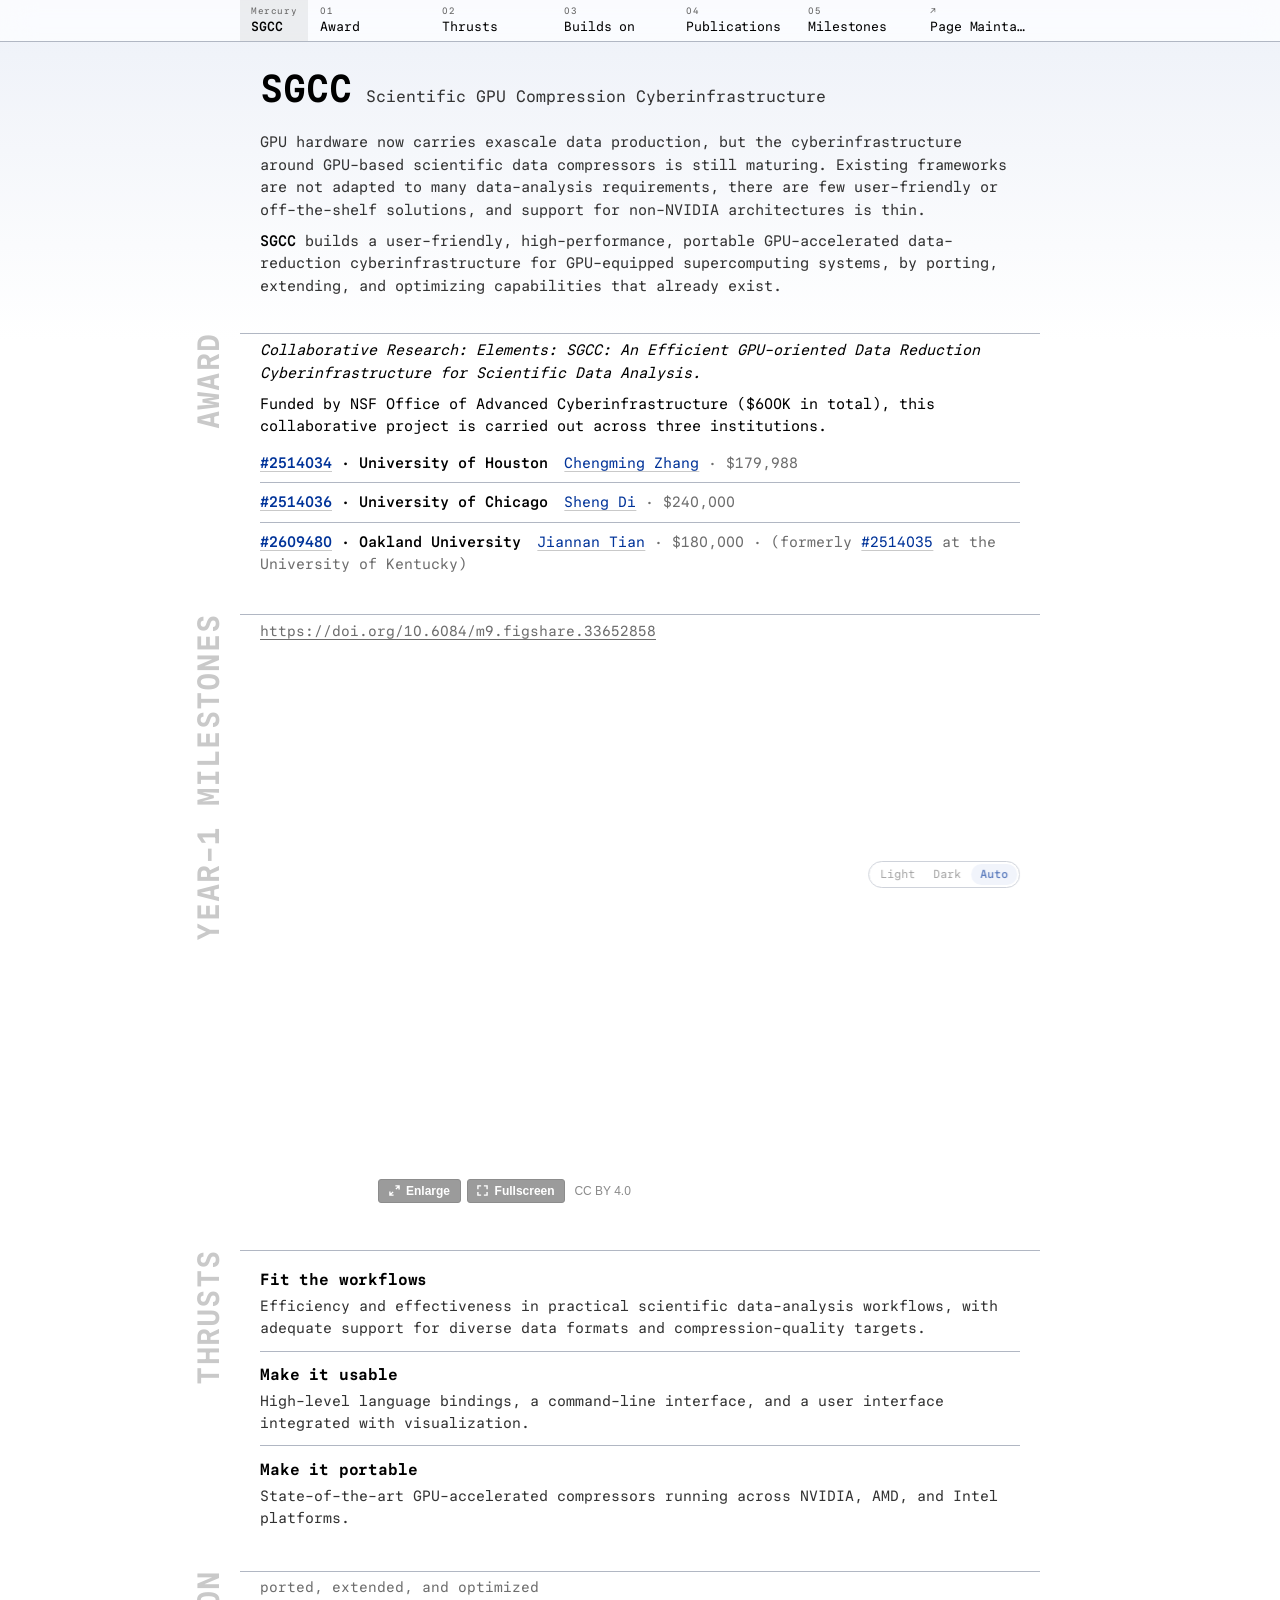
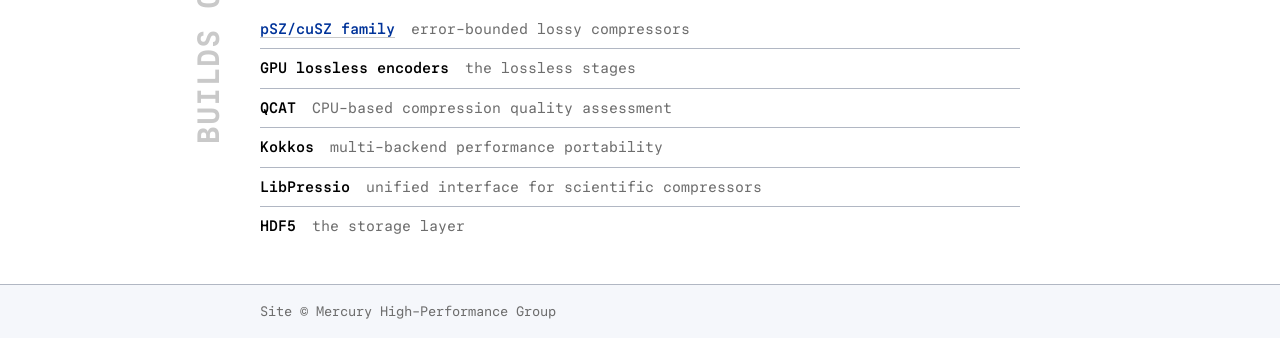
==== commit 9926a343: "poster embed: blurred placeholder, Enlarge + Fullscreen, DOI line, small fixes Co-Authored-By: Claud" ====
--- a/index.html
+++ b/index.html
@@ -10,6 +10,7 @@
   <meta name="color-scheme" content="light dark">
   <meta name="theme-color" content="#003399">
   <link rel="canonical" href="https://mercury-hpg.github.io/SGCC-site/">
+  <link rel="preconnect" href="https://widgets.figshare.com">
   <link rel="stylesheet" href="assets/style.css">
   <script>
     // Applied before first paint so a forced theme never flashes the other one.
@@ -118,16 +119,21 @@
             href="https://doi.org/10.6084/m9.figshare.33652858">https://doi.org/10.6084/m9.figshare.33652858</a></p>
         <div class="year1-embed">
           <iframe src="https://widgets.figshare.com/articles/33652858/embed?show_title=0" title="SGCC on Figshare"
-            width="760" height="567" allow="fullscreen" allowfullscreen webkitallowfullscreen frameborder="0"
-            loading="lazy"></iframe>
-          <button type="button" class="embed-hit" data-fullscreen aria-label="View the poster fullscreen"
+            width="760" height="567" allow="fullscreen" allowfullscreen webkitallowfullscreen frameborder="0"></iframe>
+          <div class="embed-ph" aria-hidden="true"></div>
+          <button type="button" class="embed-hit" aria-label="Enlarge the poster"
             hidden></button>
           <div class="embed-tools">
-            <button type="button" class="embed-fs" data-fullscreen hidden><svg viewBox="0 0 12 12" width="11"
+            <button type="button" class="embed-fs embed-enlarge" data-enlarge hidden><svg viewBox="0 0 12 12" width="11"
+                height="11" aria-hidden="true">
+                <path d="M7 1h4v4M5 11H1V7M11 1L7.5 4.5M1 11l3.5-3.5" fill="none" stroke="currentColor"
+                  stroke-width="1.5" />
+              </svg><span class="cap">Enlarge</span></button>
+            <button type="button" class="embed-fs embed-real" data-realfs hidden><svg viewBox="0 0 12 12" width="11"
                 height="11" aria-hidden="true">
                 <path d="M1 4.5V1h3.5M7.5 1H11v3.5M11 7.5V11H7.5M4.5 11H1V7.5" fill="none" stroke="currentColor"
                   stroke-width="1.5" />
-              </svg>Fullscreen</button>
+              </svg><span class="cap">Fullscreen</span></button>
             <a class="embed-cc" href="https://creativecommons.org/licenses/by/4.0/" target="_blank"
               rel="license noopener">CC BY 4.0</a>
           </div>
@@ -233,28 +239,42 @@
   </script>
 
   <script>
-      // The widget has no fullscreen control, so the poster and a button over its footer bar fullscreen the embed
-      // block, falling back to the frame itself. Failures go to the console.
-      (() => {
-        const box = document.querySelector('.year1-embed')
-        const frame = box && box.querySelector('iframe')
-        const btns = [...document.querySelectorAll('[data-fullscreen]')]
-        const ask = (el) => {
-          const fn = el.requestFullscreen || el.webkitRequestFullscreen || el.webkitRequestFullScreen
-          if (!fn) return Promise.reject(new Error('no fullscreen API on ' + el.tagName))
-          try { return Promise.resolve(fn.call(el)) } catch (e) { return Promise.reject(e) }
-        }
-        if (!box || !(box.requestFullscreen || box.webkitRequestFullscreen || box.webkitRequestFullScreen)) return
-        for (const b of btns) {
-          b.hidden = false
-          b.addEventListener('click', () => {
-            ask(box).catch((e) => {
-              console.warn('fullscreen on the embed block failed:', e)
-              return ask(frame)
-            }).catch((e) => console.warn('fullscreen on the frame failed:', e))
-          })
-        }
-      })()
+    // Enlarge fills the browser window (the embed goes position: fixed); Fullscreen asks the browser for the real thing.
+    (() => {
+      const box = document.querySelector('.year1-embed')
+      if (!box) return
+      const hit = box.querySelector('.embed-hit')
+      const enlarge = box.querySelector('[data-enlarge]')
+      const real = box.querySelector('[data-realfs]')
+      const cap = (b, t) => { const s = b && b.querySelector('.cap'); if (s) s.textContent = t }
+      const fsEl = () => document.fullscreenElement || document.webkitFullscreenElement
+      const enterFs = box.requestFullscreen || box.webkitRequestFullscreen
+      const leaveFs = () => (document.exitFullscreen || document.webkitExitFullscreen).call(document)
+
+      const setEnlarged = (open) => {
+        box.classList.toggle('expanded', open)
+        document.body.classList.toggle('embed-open', open)
+        cap(enlarge, open ? 'Close' : 'Enlarge')
+      }
+      const toggleEnlarge = () => (fsEl() === box ? leaveFs() : setEnlarged(!box.classList.contains('expanded')))
+      const toggleReal = () => {
+        if (fsEl() === box) return leaveFs()
+        try { Promise.resolve(enterFs.call(box)).catch(() => { }) } catch (e) { }
+      }
+      const syncFs = () => cap(real, fsEl() === box ? 'Exit' : 'Fullscreen')
+
+      hit.hidden = false
+      hit.addEventListener('click', toggleEnlarge)
+      enlarge.hidden = false
+      enlarge.addEventListener('click', toggleEnlarge)
+      if (enterFs && (document.exitFullscreen || document.webkitExitFullscreen)) {
+        real.hidden = false
+        real.addEventListener('click', toggleReal)
+        document.addEventListener('fullscreenchange', syncFs)
+        document.addEventListener('webkitfullscreenchange', syncFs)
+      }
+      document.addEventListener('keydown', (e) => { if (e.key === 'Escape' && box.classList.contains('expanded') && !fsEl()) setEnlarged(false) })
+    })()
   </script>
 
   <script>
@@ -273,6 +293,25 @@
       })()
   </script>
 
+  <script>
+      // Dissolve the blurred placeholder once the Figshare frame has loaded (plus a beat for the poster inside it to paint).
+      (() => {
+        const box = document.querySelector('.year1-embed')
+        const frame = box && box.querySelector('iframe')
+        const ph = box && box.querySelector('.embed-ph')
+        if (!frame || !ph) return
+        let done = false
+        const reveal = () => {
+          if (done) return
+          done = true
+          ph.classList.add('gone')
+          setTimeout(() => ph.remove(), 1100)
+        }
+        frame.addEventListener('load', () => setTimeout(reveal, 900))
+        setTimeout(reveal, 15000)
+      })()
+  </script>
+
 </body>
 
 </html>
--- a/assets/style.css
+++ b/assets/style.css
@@ -351,8 +351,7 @@
   gap: 6px;
 }
 
-.year1-embed .embed-fs,
-.year1-embed .embed-cc {
+.year1-embed .embed-fs {
   display: inline-flex;
   align-items: center;
   gap: .4rem;
@@ -366,11 +365,20 @@
   cursor: pointer;
   text-decoration: none;
 }
-.year1-embed .embed-fs:hover,
-.year1-embed .embed-cc:hover { background: #858585; }
+.year1-embed .embed-fs:hover { background: #858585; }
+
+/* plain text next to the button, in the widget's own grey; still a link */
+.year1-embed .embed-cc {
+  align-self: center;
+  padding: 0 .2rem;
+  color: #8a8a8a;
+  font: 400 12px/1 "Helvetica Neue", Helvetica, Arial, sans-serif;
+  text-decoration: none;
+}
+.year1-embed .embed-cc:hover { text-decoration: underline; }
 .year1-embed .embed-fs[hidden] { display: none; }
 
-/* A transparent layer over the poster (not the footer bar) so a click on it goes fullscreen. */
+/* A transparent layer over the poster (not the footer bar) so a click on it expands the embed. */
 .year1-embed .embed-hit {
   position: absolute;
   inset: 0 0 60px 0;
@@ -381,16 +389,42 @@
 }
 .year1-embed .embed-hit[hidden] { display: none; }
 
+/* Placeholder over the Figshare frame while it loads: a 320x213 lightly blurred WebP of the poster, made from the full-res file via a 1000px copy (inline), dissolved away once the frame is ready. */
+.year1-embed .embed-ph {
+  position: absolute;
+  inset: 0;
+  background: url([data-uri]) top left / 100% calc(100% - 60px) no-repeat, #f3f3f3;
+  opacity: 1;
+  pointer-events: none;
+  transition: opacity 1s ease;
+}
+.year1-embed .embed-ph.gone { opacity: 0; }
+@media (prefers-reduced-motion: reduce) { .year1-embed .embed-ph { transition: none; } }
+
 @media (max-width: 30rem) { .year1-embed .embed-tools { display: none; } }
 
+
+/* Enlarge: the embed fills the browser window; click the poster again, press Esc, or use Close to leave. */
+.year1-embed.expanded {
+  position: fixed;
+  inset: 0;
+  z-index: 1000;
+  background: #fff;
+}
+.year1-embed.expanded iframe { width: 100%; height: 100%; }
+.year1-embed.expanded .embed-ph { display: none; }
+.year1-embed.expanded .embed-hit { cursor: zoom-out; }
+body.embed-open { overflow: hidden; }
+
+/* Real fullscreen: the browser makes the embed block fill the screen. */
 .year1-embed:fullscreen { background: #fff; }
 .year1-embed:fullscreen iframe { width: 100%; height: 100%; }
-.year1-embed:fullscreen .embed-tools,
-.year1-embed:fullscreen .embed-hit { display: none; }
+.year1-embed:fullscreen .embed-ph { display: none; }
+.year1-embed:fullscreen .embed-hit { cursor: zoom-out; }
 .year1-embed:-webkit-full-screen { background: #fff; }
 .year1-embed:-webkit-full-screen iframe { width: 100%; height: 100%; }
-.year1-embed:-webkit-full-screen .embed-tools,
-.year1-embed:-webkit-full-screen .embed-hit { display: none; }
+.year1-embed:-webkit-full-screen .embed-ph { display: none; }
+.year1-embed:-webkit-full-screen .embed-hit { cursor: zoom-out; }
 
 .year1-embed iframe {
   display: block;
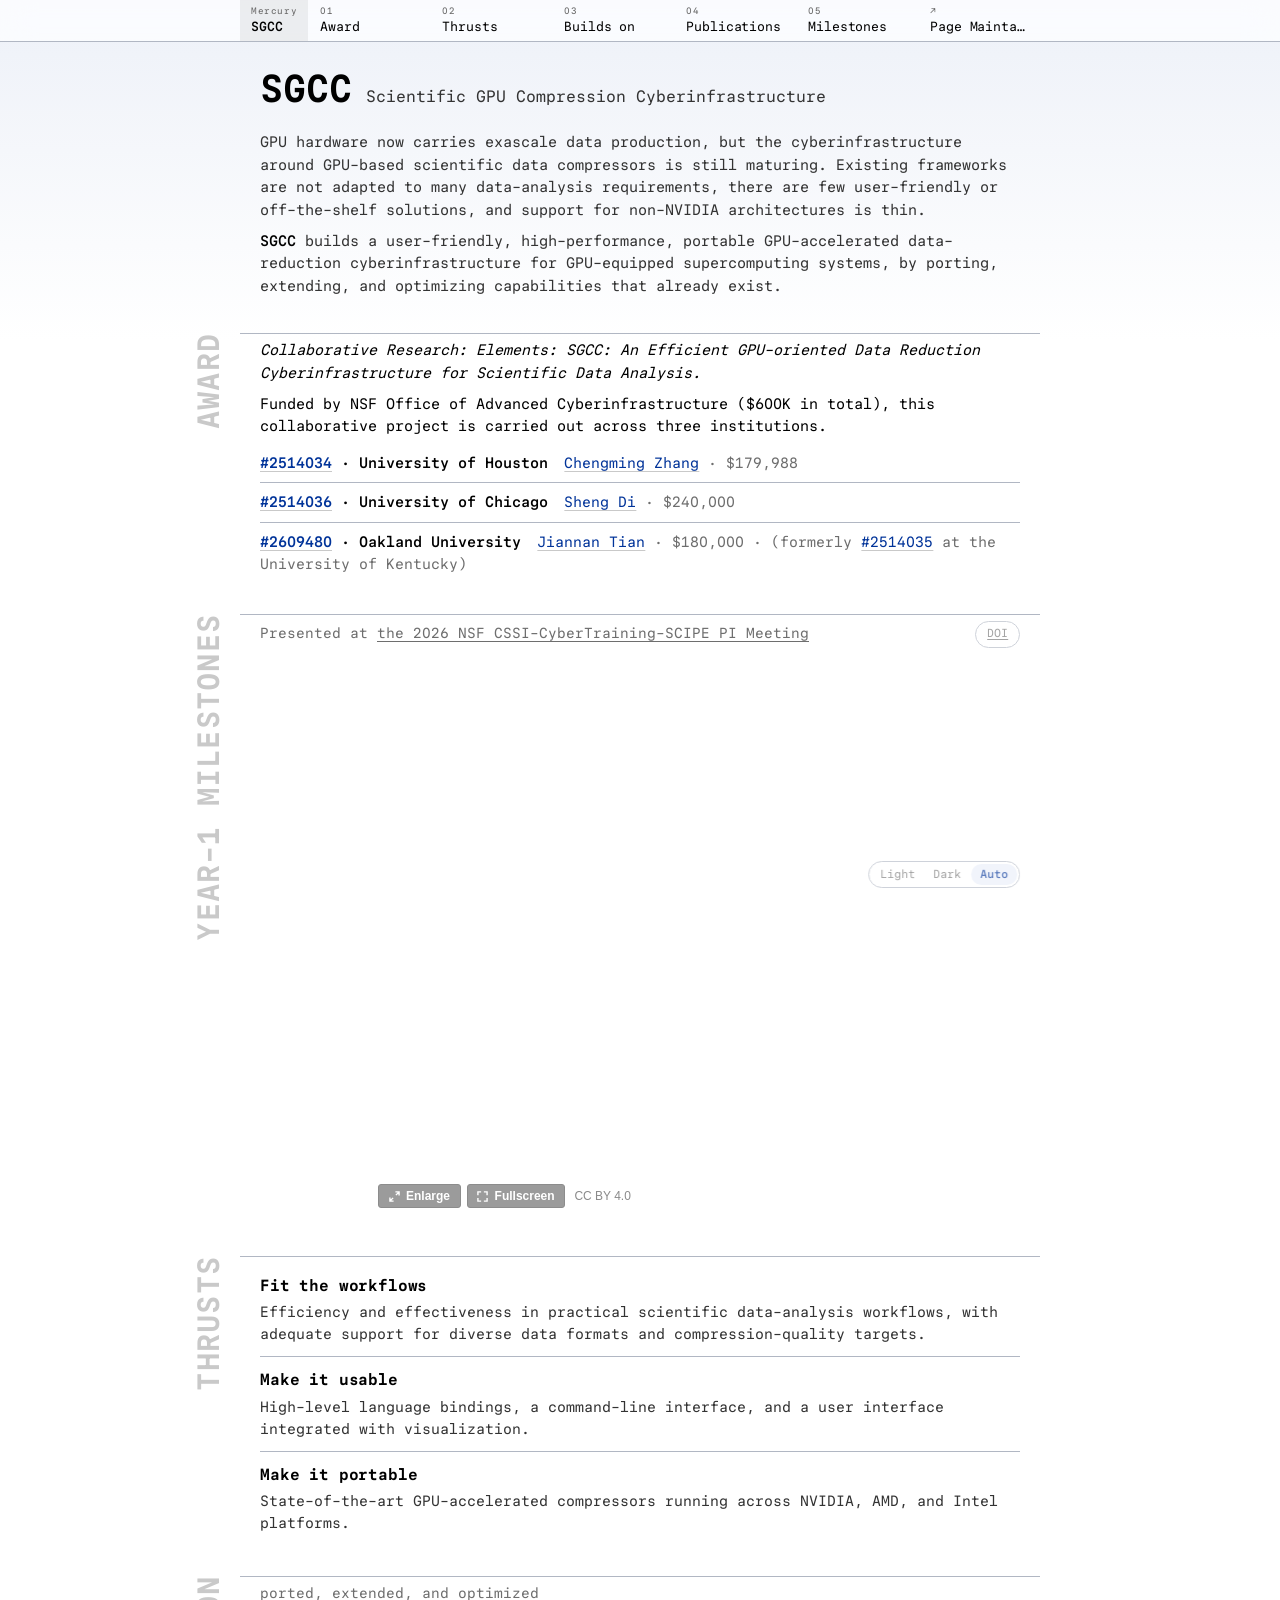
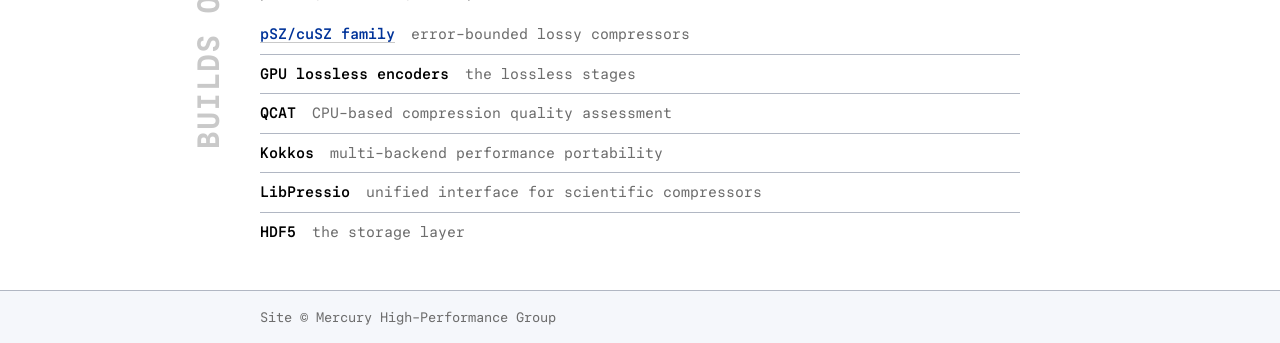
==== commit 90e36365: "poster: presented-at line with DOI pill Co-Authored-By: Claude Sonnet 5.5 <noreply@anthropic.com>" ====
--- a/index.html
+++ b/index.html
@@ -115,14 +115,16 @@
         <h2>Year-1 Milestones</h2>
       </div>
       <div class="wrap">
-        <p class="tab-hint"><a
-            href="https://doi.org/10.6084/m9.figshare.33652858">https://doi.org/10.6084/m9.figshare.33652858</a></p>
+        <p class="tab-hint embed-meta"><span>Presented at <a
+              href="https://confmeet.github.io/ccs2026/assignments/#:~:text=Jiannan%20Tian">the 2026 NSF
+              CSSI-CyberTraining-SCIPE PI Meeting</a></span><span class="links quiet"><a
+              href="https://doi.org/10.6084/m9.figshare.33652858"
+              title="doi:10.6084/m9.figshare.33652858">DOI</a></span></p>
         <div class="year1-embed">
           <iframe src="https://widgets.figshare.com/articles/33652858/embed?show_title=0" title="SGCC on Figshare"
             width="760" height="567" allow="fullscreen" allowfullscreen webkitallowfullscreen frameborder="0"></iframe>
           <div class="embed-ph" aria-hidden="true"></div>
-          <button type="button" class="embed-hit" aria-label="Enlarge the poster"
-            hidden></button>
+          <button type="button" class="embed-hit" aria-label="Enlarge the poster" hidden></button>
           <div class="embed-tools">
             <button type="button" class="embed-fs embed-enlarge" data-enlarge hidden><svg viewBox="0 0 12 12" width="11"
                 height="11" aria-hidden="true">
@@ -174,8 +176,7 @@
         <p class="tab-hint">ported, extended, and optimized</p>
         <ul class="people">
           <li>
-            <p class="person"><span class="person-name"><a
-                  href="https://https://mercury-hpg.github.io/PSZ-site/">pSZ/cuSZ
+            <p class="person"><span class="person-name"><a href="https://mercury-hpg.github.io/PSZ-site/">pSZ/cuSZ
                   family</a></span> <span class="person-role">error-bounded lossy compressors</span></p>
           </li>
           <li>
@@ -239,42 +240,42 @@
   </script>
 
   <script>
-    // Enlarge fills the browser window (the embed goes position: fixed); Fullscreen asks the browser for the real thing.
-    (() => {
-      const box = document.querySelector('.year1-embed')
-      if (!box) return
-      const hit = box.querySelector('.embed-hit')
-      const enlarge = box.querySelector('[data-enlarge]')
-      const real = box.querySelector('[data-realfs]')
-      const cap = (b, t) => { const s = b && b.querySelector('.cap'); if (s) s.textContent = t }
-      const fsEl = () => document.fullscreenElement || document.webkitFullscreenElement
-      const enterFs = box.requestFullscreen || box.webkitRequestFullscreen
-      const leaveFs = () => (document.exitFullscreen || document.webkitExitFullscreen).call(document)
-
-      const setEnlarged = (open) => {
-        box.classList.toggle('expanded', open)
-        document.body.classList.toggle('embed-open', open)
-        cap(enlarge, open ? 'Close' : 'Enlarge')
-      }
-      const toggleEnlarge = () => (fsEl() === box ? leaveFs() : setEnlarged(!box.classList.contains('expanded')))
-      const toggleReal = () => {
-        if (fsEl() === box) return leaveFs()
-        try { Promise.resolve(enterFs.call(box)).catch(() => { }) } catch (e) { }
-      }
-      const syncFs = () => cap(real, fsEl() === box ? 'Exit' : 'Fullscreen')
-
-      hit.hidden = false
-      hit.addEventListener('click', toggleEnlarge)
-      enlarge.hidden = false
-      enlarge.addEventListener('click', toggleEnlarge)
-      if (enterFs && (document.exitFullscreen || document.webkitExitFullscreen)) {
-        real.hidden = false
-        real.addEventListener('click', toggleReal)
-        document.addEventListener('fullscreenchange', syncFs)
-        document.addEventListener('webkitfullscreenchange', syncFs)
-      }
-      document.addEventListener('keydown', (e) => { if (e.key === 'Escape' && box.classList.contains('expanded') && !fsEl()) setEnlarged(false) })
-    })()
+      // Enlarge fills the browser window (the embed goes position: fixed); Fullscreen asks the browser for the real thing.
+      (() => {
+        const box = document.querySelector('.year1-embed')
+        if (!box) return
+        const hit = box.querySelector('.embed-hit')
+        const enlarge = box.querySelector('[data-enlarge]')
+        const real = box.querySelector('[data-realfs]')
+        const cap = (b, t) => { const s = b && b.querySelector('.cap'); if (s) s.textContent = t }
+        const fsEl = () => document.fullscreenElement || document.webkitFullscreenElement
+        const enterFs = box.requestFullscreen || box.webkitRequestFullscreen
+        const leaveFs = () => (document.exitFullscreen || document.webkitExitFullscreen).call(document)
+
+        const setEnlarged = (open) => {
+          box.classList.toggle('expanded', open)
+          document.body.classList.toggle('embed-open', open)
+          cap(enlarge, open ? 'Close' : 'Enlarge')
+        }
+        const toggleEnlarge = () => (fsEl() === box ? leaveFs() : setEnlarged(!box.classList.contains('expanded')))
+        const toggleReal = () => {
+          if (fsEl() === box) return leaveFs()
+          try { Promise.resolve(enterFs.call(box)).catch(() => { }) } catch (e) { }
+        }
+        const syncFs = () => cap(real, fsEl() === box ? 'Exit' : 'Fullscreen')
+
+        hit.hidden = false
+        hit.addEventListener('click', toggleEnlarge)
+        enlarge.hidden = false
+        enlarge.addEventListener('click', toggleEnlarge)
+        if (enterFs && (document.exitFullscreen || document.webkitExitFullscreen)) {
+          real.hidden = false
+          real.addEventListener('click', toggleReal)
+          document.addEventListener('fullscreenchange', syncFs)
+          document.addEventListener('webkitfullscreenchange', syncFs)
+        }
+        document.addEventListener('keydown', (e) => { if (e.key === 'Escape' && box.classList.contains('expanded') && !fsEl()) setEnlarged(false) })
+      })()
   </script>
 
   <script>
--- a/assets/style.css
+++ b/assets/style.css
@@ -269,6 +269,8 @@
 .tab-hint { margin: 0 0 .7rem; font-size: .9rem; color: var(--muted); }
 .tab-hint a { color: inherit; text-decoration: underline; }
 .tab-hint.doi-after { margin-top: 1rem; }
+.embed-meta { display: flex; align-items: center; justify-content: space-between; gap: .75rem; }
+.embed-meta .links { margin-left: 0; vertical-align: baseline; }
 
 /* ---------- side tabs: the section title stands vertically left of the column ---------- */
 
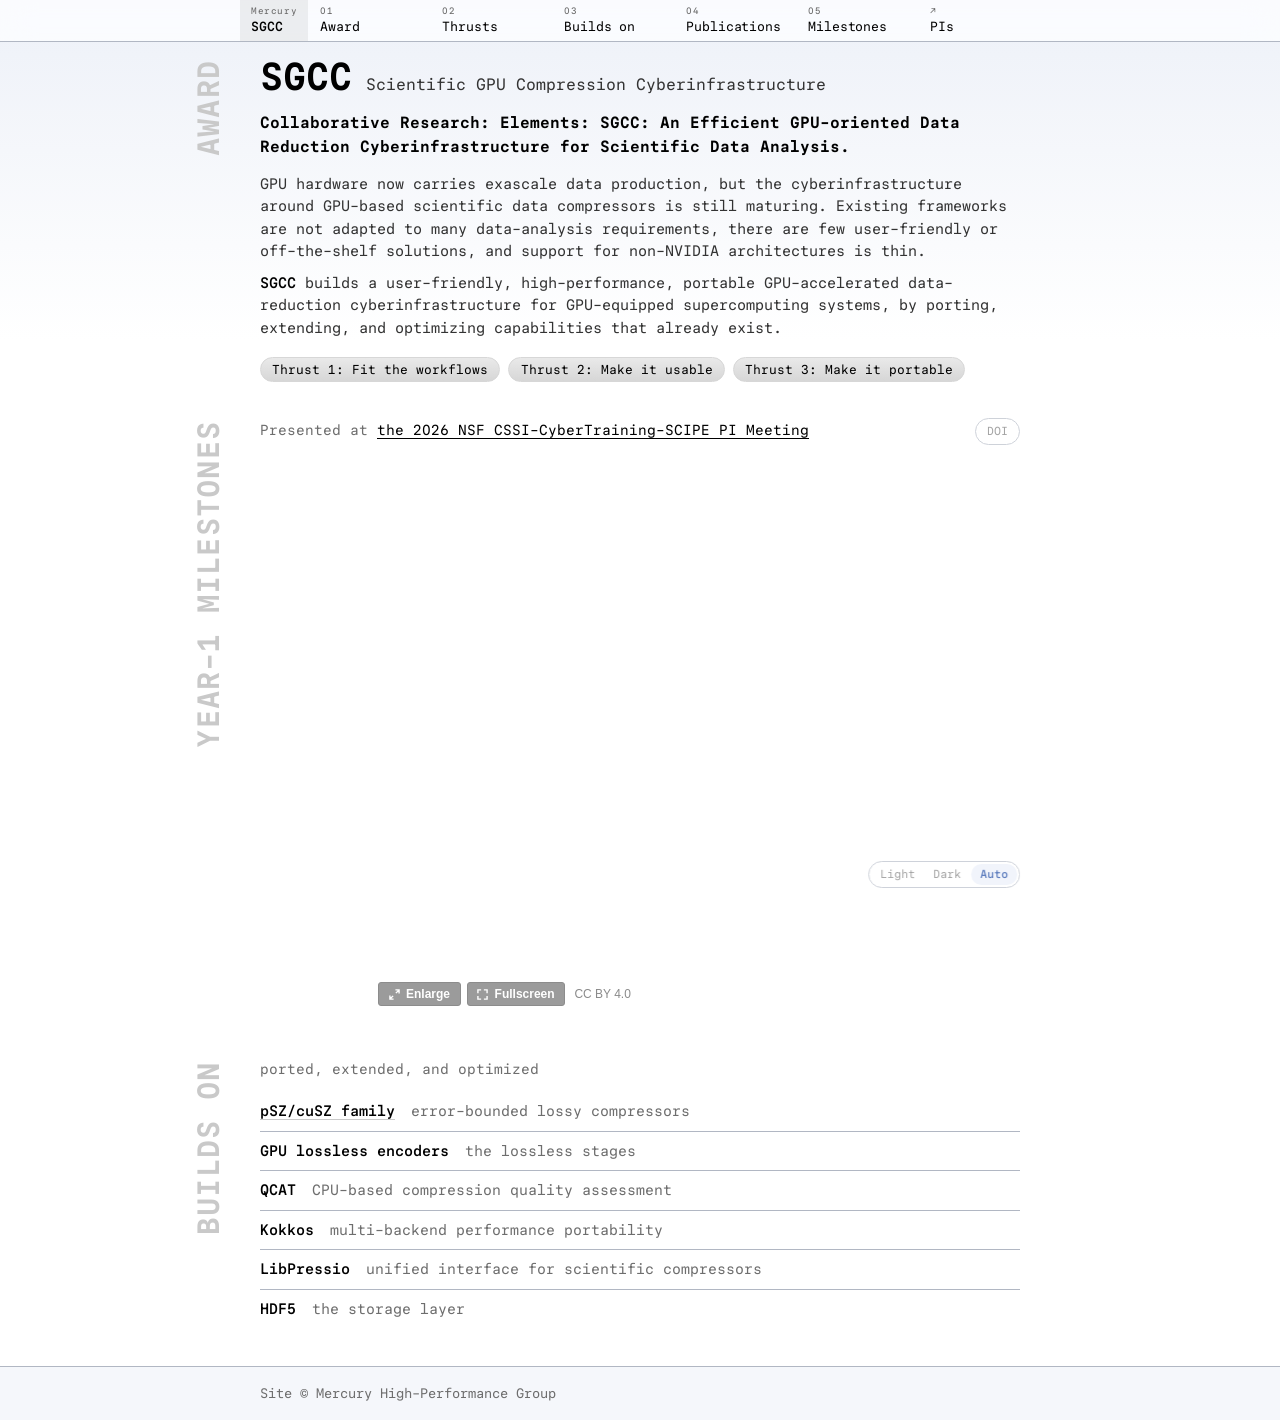
==== commit efcfcbe2: "PIs panel, Thrust pills, award block at top, layout tweaks Co-Authored-By: Claude Sonnet 5.5 <norepl" ====
--- a/index.html
+++ b/index.html
@@ -40,19 +40,57 @@
         <li><a href="#parts"><span class="idx">03</span><span class="label">Builds on</span></a></li>
         <li><a href="publications.html"><span class="idx">04</span><span class="label">Publications</span></a></li>
         <li><a href="milestones.html"><span class="idx">05</span><span class="label">Milestones</span></a></li>
-        <li><a class="ext" href="https://mercury-hpg.github.io/"><span class="idx"></span><span class="label">Page
-              Maintainer</span></a></li>
+        <li><a class="ext" href="https://mercury-hpg.github.io/"><span class="idx"></span><span class="label">PIs</span></a></li>
       </ul>
     </nav>
   </header>
 
   <main id="main">
 
-    <section class="hero">
+    <section class="section award-section" id="award">
+      <div class="section-head tab">
+        <h2>Award</h2>
+      </div>
       <div class="wrap">
         <div class="hero-id">
           <h1>SGCC</h1>
           <p class="role">Scientific GPU Compression Cyberinfrastructure</p>
+        </div>
+        <div class="award-hover" tabindex="0">
+          <p class="award-line"><em class="award-title">Collaborative Research: Elements: SGCC: An Efficient GPU-oriented Data Reduction
+              Cyberinfrastructure for Scientific Data Analysis.</em></p>
+          <div class="award-tip">
+            <p>Funded by NSF Office of Advanced Cyberinfrastructure ($600K in total), this collaborative project
+            is carried out across three institutions.</p>
+            <ul class="people">
+          <li>
+            <p class="person"><span class="person-name"><a
+                  href="https://www.nsf.gov/awardsearch/showAward?AWD_ID=2514034">#2514034</a> &middot; University of
+                Houston</span>
+              <span class="person-role"><a href="https://chengmingzh8.github.io/">Chengming Zhang</a> &middot; <span
+                  class="num">$179,988</span></span>
+            </p>
+          </li>
+          <li>
+            <p class="person"><span class="person-name"><a
+                  href="https://www.nsf.gov/awardsearch/showAward?AWD_ID=2514036">#2514036</a> &middot; University of
+                Chicago</span>
+              <span class="person-role"><a href="https://web.cels.anl.gov/~sdi/">Sheng Di</a> &middot; <span
+                  class="num">$240,000</span></span>
+            </p>
+          </li>
+          <li>
+            <p class="person"><span class="person-name"><a
+                  href="https://www.nsf.gov/awardsearch/showAward?AWD_ID=2609480">#2609480</a> &middot; Oakland
+                University</span>
+              <span class="person-role"><a href="https://jti.one/">Jiannan Tian</a> &middot; <span
+                  class="num">$180,000</span> &middot; (formerly <a
+                  href="https://www.nsf.gov/awardsearch/showAward?AWD_ID=2514035">#2514035</a> at the University of
+                Kentucky)</span>
+            </p>
+          </li>
+        </ul>
+          </div>
         </div>
 
         <div class="bio">
@@ -65,48 +103,17 @@
             systems, by porting, extending, and optimizing capabilities that already exist.</p>
         </div>
 
-      </div>
-    </section>
-
-    <section class="section" id="award">
-      <div class="section-head tab">
-        <h2>Award</h2>
-      </div>
-      <div class="wrap">
-        <div class="bio prose">
-          <p><em>Collaborative Research: Elements: SGCC: An Efficient GPU-oriented Data Reduction
-              Cyberinfrastructure for Scientific Data Analysis.</em></p>
-          <p>Funded by NSF Office of Advanced Cyberinfrastructure ($600K in total), this collaborative project
-            is carried out across three institutions.</p>
-        </div>
-        <ul class="people">
-          <li>
-            <p class="person"><span class="person-name"><a
-                  href="https://www.nsf.gov/awardsearch/showAward?AWD_ID=2514034">#2514034</a> &middot; University of
-                Houston</span>
-              <span class="person-role"><a href="https://chengmingzh8.github.io/">Chengming Zhang</a> &middot; <span
-                  class="num">$179,988</span></span>
-            </p>
-          </li>
-          <li>
-            <p class="person"><span class="person-name"><a
-                  href="https://www.nsf.gov/awardsearch/showAward?AWD_ID=2514036">#2514036</a> &middot; University of
-                Chicago</span>
-              <span class="person-role"><a href="https://web.cels.anl.gov/~sdi/">Sheng Di</a> &middot; <span
-                  class="num">$240,000</span></span>
-            </p>
-          </li>
-          <li>
-            <p class="person"><span class="person-name"><a
-                  href="https://www.nsf.gov/awardsearch/showAward?AWD_ID=2609480">#2609480</a> &middot; Oakland
-                University</span>
-              <span class="person-role"><a href="https://jti.one/">Jiannan Tian</a> &middot; <span
-                  class="num">$180,000</span> &middot; (formerly <a
-                  href="https://www.nsf.gov/awardsearch/showAward?AWD_ID=2514035">#2514035</a> at the University of
-                Kentucky)</span>
-            </p>
-          </li>
-        </ul>
+        <div class="thrusts" id="thrusts">
+          <span class="thrust" data-t="1" tabindex="0"><span class="thrust-pill">Thrust 1: Fit the workflows</span><span
+              class="thrust-tip">Efficiency and effectiveness in practical scientific data-analysis workflows, with
+              adequate support for diverse data formats and compression-quality targets.</span></span>
+          <span class="thrust" data-t="2" tabindex="0"><span class="thrust-pill">Thrust 2: Make it usable</span><span
+              class="thrust-tip">High-level language bindings, a command-line interface, and a user interface
+              integrated with visualization.</span></span>
+          <span class="thrust" data-t="3" tabindex="0"><span class="thrust-pill">Thrust 3: Make it portable</span><span
+              class="thrust-tip">State-of-the-art GPU-accelerated compressors running across NVIDIA, AMD, and Intel
+              platforms.</span></span>
+        </div>
       </div>
     </section>
 
@@ -143,31 +150,6 @@
       </div>
     </section>
 
-    <section class="section" id="thrusts">
-      <div class="section-head tab">
-        <h2>Thrusts</h2>
-      </div>
-      <div class="wrap">
-        <ul class="themes">
-          <li>
-            <h3>Fit the workflows</h3>
-            <p>Efficiency and effectiveness in practical scientific data-analysis workflows, with
-              adequate support for diverse data formats and compression-quality targets.</p>
-          </li>
-          <li>
-            <h3>Make it usable</h3>
-            <p>High-level language bindings, a command-line interface, and a user interface
-              integrated with visualization.</p>
-          </li>
-          <li>
-            <h3>Make it portable</h3>
-            <p>State-of-the-art GPU-accelerated compressors running across NVIDIA, AMD, and Intel
-              platforms.</p>
-          </li>
-        </ul>
-      </div>
-    </section>
-
     <section class="section" id="parts">
       <div class="section-head tab">
         <h2>Builds on</h2>
@@ -313,6 +295,8 @@
       })()
   </script>
 
+<script src="assets/pis-panel.js" defer></script>
+
 </body>
 
 </html>
--- a/assets/style.css
+++ b/assets/style.css
@@ -269,8 +269,156 @@
 .tab-hint { margin: 0 0 .7rem; font-size: .9rem; color: var(--muted); }
 .tab-hint a { color: inherit; text-decoration: underline; }
 .tab-hint.doi-after { margin-top: 1rem; }
-.embed-meta { display: flex; align-items: center; justify-content: space-between; gap: .75rem; }
+.embed-meta { display: flex; align-items: baseline; justify-content: space-between; gap: .75rem; }
 .embed-meta .links { margin-left: 0; vertical-align: baseline; }
+.embed-meta .links a { text-decoration: none; }
+
+/* ---------- banner hover panel (PIs) ---------- */
+
+.pis-panel {
+  position: absolute;
+  top: 100%;
+  z-index: 25;
+  min-width: 11rem;
+  padding: .5rem .8rem .55rem;
+  background: var(--bg);
+  border: 1px solid var(--rule-strong);
+  border-top: 0;
+  box-shadow: 0 12px 24px -12px rgba(0, 0, 0, .28);
+  color: var(--fg);
+  font-size: .82rem;
+  letter-spacing: -.01em;
+  line-height: 1.6;
+  white-space: nowrap;
+}
+.pis-panel[hidden] { display: none; }
+.pis-panel p { display: flex; align-items: center; margin: 0; }
+.pis-panel .pis-name { min-width: 5.4rem; }
+.pis-panel a { color: inherit; text-decoration: underline; text-decoration-color: var(--rule-strong); }
+.pis-panel a:hover { text-decoration-color: currentColor; }
+.pis-panel .quiet { margin-left: 0; padding: 1px; }
+.pis-panel .quiet a { padding: .02rem .4rem; color: var(--muted); font-size: .72rem; line-height: 1.4; text-decoration: none; }
+.pis-panel .quiet a:hover { color: var(--fg); }
+.pis-panel p + p { margin-top: .3rem; }
+@media (max-width: 46rem) { .pis-panel { font-size: .88rem; } }
+.pis-panel .pis-note { color: var(--muted); font-size: .66rem; line-height: 1.2; }
+.pis-panel .pis-note + p { margin-top: -.1rem; }
+
+/* ---------- thrusts: three pills under the intro; hover recolours one and drops its description ---------- */
+
+.thrusts { display: flex; flex-wrap: wrap; gap: .5rem; margin: 1.1rem 0 0; }
+
+.thrust { position: relative; display: inline-block; outline: none; --tc: var(--rule-strong); --tf: var(--fg); }
+.thrust[data-t="1"] { --tc: #f4c20d; --tf: #1a1a1a; }
+.thrust[data-t="2"] { --tc: #d3151b; --tf: #fff; }
+.thrust[data-t="3"] { --tc: #9db9ec; --tf: #000; }
+
+.thrust-pill {
+  display: inline-block;
+  padding: .14rem .7rem;
+  border: 1px solid color-mix(in srgb, var(--rule-strong) 75%, var(--bg));
+  border-radius: 999px;
+  background: linear-gradient(to bottom, color-mix(in srgb, var(--rule-strong) 40%, var(--bg)), color-mix(in srgb, var(--rule-strong) 75%, var(--bg)));
+  color: var(--fg);
+  font-size: .8rem;
+  line-height: 1.5;
+  cursor: default;
+  transition: background .2s ease, color .2s ease, border-color .2s ease;
+}
+.thrust:hover .thrust-pill, .thrust:focus-within .thrust-pill, .thrust:focus .thrust-pill {
+  background: var(--tc);
+  border-color: var(--tc);
+  color: var(--tf);
+}
+
+.thrust-tip {
+  position: absolute;
+  top: calc(100% + .45rem);
+  left: 0;
+  z-index: 10;
+  width: max-content;
+  max-width: min(26rem, 88vw);
+  padding: .7rem 1rem .75rem;
+  border: 1px solid var(--tc);
+  border-radius: 8px;
+  background: linear-gradient(to bottom, var(--tc), color-mix(in srgb, var(--tc) 86%, #000));
+  box-shadow: 0 12px 24px -14px rgba(0, 0, 0, .4);
+  color: var(--tf);
+  font-size: 1em;
+  font-weight: 500;
+  line-height: 1.55;
+  opacity: 0;
+  visibility: hidden;
+  transition: opacity .18s ease, visibility 0s linear .18s;
+}
+.thrust:last-child .thrust-tip { left: auto; right: 0; }
+.thrust-tip::before { content: ""; position: absolute; left: 0; right: 0; top: -.5rem; height: .5rem; }
+.thrust:hover .thrust-tip, .thrust:focus-within .thrust-tip, .thrust:focus .thrust-tip {
+  opacity: 1;
+  visibility: visible;
+  transition: opacity .18s ease;
+}
+
+#award a { color: var(--fg); }
+
+/* "What it builds on": links stay plain text colour */
+#parts a { color: var(--fg); }
+
+/* "Year-1 Milestones": the Presented-at link stays plain text colour */
+#year1 .embed-meta > span:first-child a { color: var(--fg); }
+
+/* the award's title: bold and upright; on hover a box in the section title's hover colour (tinted, so the text stays legible) wipes in behind the words, left to right */
+.award-title {
+  --box: color-mix(in srgb, var(--tab-hover-color, var(--accent)) 30%, transparent);
+  font-size: 1.07em;
+  font-style: normal;
+  font-weight: 700;
+  color: var(--fg);
+  padding: .06em .3em;
+  margin: 0 -.3em;
+  border-radius: 4px;
+  background: linear-gradient(var(--box), var(--box)) no-repeat 0 50% / 0 100%;
+  -webkit-box-decoration-break: clone;
+  box-decoration-break: clone;
+  transition: background-size .45s ease;
+}
+.award-title:hover { background-size: 100% 100%; }
+@media (prefers-reduced-motion: reduce) { .award-title { transition: none; } }
+
+/* ---------- award line under the page title; hover drops the rest of the award ---------- */
+
+.award-section .hero-id { margin-bottom: .55rem; }
+.award-section { padding-top: .5rem; }
+/* the vertical title starts level with the SGCC heading (relative, not margin: a margin on the zero-height head would collapse out of the section) */
+@media (min-width: 64rem) { .award-section .section-head.tab { position: relative; top: .6rem; } }
+.award-section .bio { margin-top: .85rem; color: var(--fg-soft); }
+.award-section .bio strong { color: var(--fg); font-weight: 600; }
+
+.award-hover { position: relative; display: block; outline: none; }
+.award-line { margin: 0; }
+
+.award-tip {
+  position: absolute;
+  top: calc(100% + .5rem);
+  left: 0;
+  z-index: 15;
+  width: min(36rem, 92vw);
+  padding: .8rem 1rem .6rem;
+  border: 1px solid var(--rule-strong);
+  border-radius: 8px;
+  background: var(--bg);
+  box-shadow: 0 14px 28px -14px rgba(0, 0, 0, .32);
+  opacity: 0;
+  visibility: hidden;
+  transition: opacity .18s ease, visibility 0s linear .18s;
+}
+.award-tip::before { content: ""; position: absolute; left: 0; right: 0; top: -.6rem; height: .6rem; }
+.award-tip > p { margin: 0 0 .5rem; color: var(--fg-soft); }
+.award-hover:hover .award-tip, .award-hover:focus-within .award-tip, .award-hover:focus .award-tip {
+  opacity: 1;
+  visibility: visible;
+  transition: opacity .18s ease;
+}
 
 /* ---------- side tabs: the section title stands vertically left of the column ---------- */
 
@@ -287,10 +435,9 @@
     border: 0;
   }
 
-  .section-head.tab + .wrap {
-    padding-top: .35rem;
-    border-top: 1px solid var(--rule);
-  }
+  .section-head.tab + .wrap { padding-top: .35rem; }
+  /* the vertical title starts level with the first line of the section */
+  .section-head.tab { position: relative; top: .5rem; }
 
   .section-head.tab h2 {
     writing-mode: vertical-rl;
@@ -335,7 +482,8 @@
   height: auto;
 }
 
-.hero h1 {
+.hero h1,
+.award-section h1 {
   margin: 0 0 .3rem;
   font-size: clamp(1.75rem, 1.2rem + 2vw, 2.4rem);
   line-height: 1.08;
@@ -452,7 +600,8 @@
   gap: .3rem .9rem;
 }
 
-.hero .role {
+.hero .role,
+.award-section .role {
   margin: 0;
   color: var(--fg-soft);
   font-size: 1.02rem;
@@ -580,6 +729,19 @@
 .pubtable .doi a { color: inherit; }
 .pubtable .authors { font-size: .76rem; color: var(--fg-soft); }
 .pubnote { margin-top: .7rem; }
+.pubtable .award-filter {
+  appearance: none;
+  padding: .05rem .35rem;
+  border: 0;
+  border-radius: 999px;
+  background: transparent;
+  color: inherit;
+  font: inherit;
+  cursor: pointer;
+}
+.pubtable .award-filter:hover { background: color-mix(in srgb, var(--fg) 8%, var(--bg)); }
+.pubtable .award-filter[aria-pressed="true"] { background: var(--fg); color: var(--bg); }
+.pubtable tbody tr[hidden] { display: none; }
 .pubtable .tip { position: relative; display: inline-block; outline: none; }
 .pubtable .tip::after {
   content: attr(data-tip);
@@ -925,6 +1087,7 @@
     border-bottom: 0;
     background: linear-gradient(90deg, var(--accent) 0, transparent 62%) bottom / 100% 1px no-repeat;
   }
+  .section-head.tab { background: none; border-bottom: 0; }
 
   .card:hover { border-color: color-mix(in srgb, var(--accent) 45%, var(--rule-strong)); }
 
